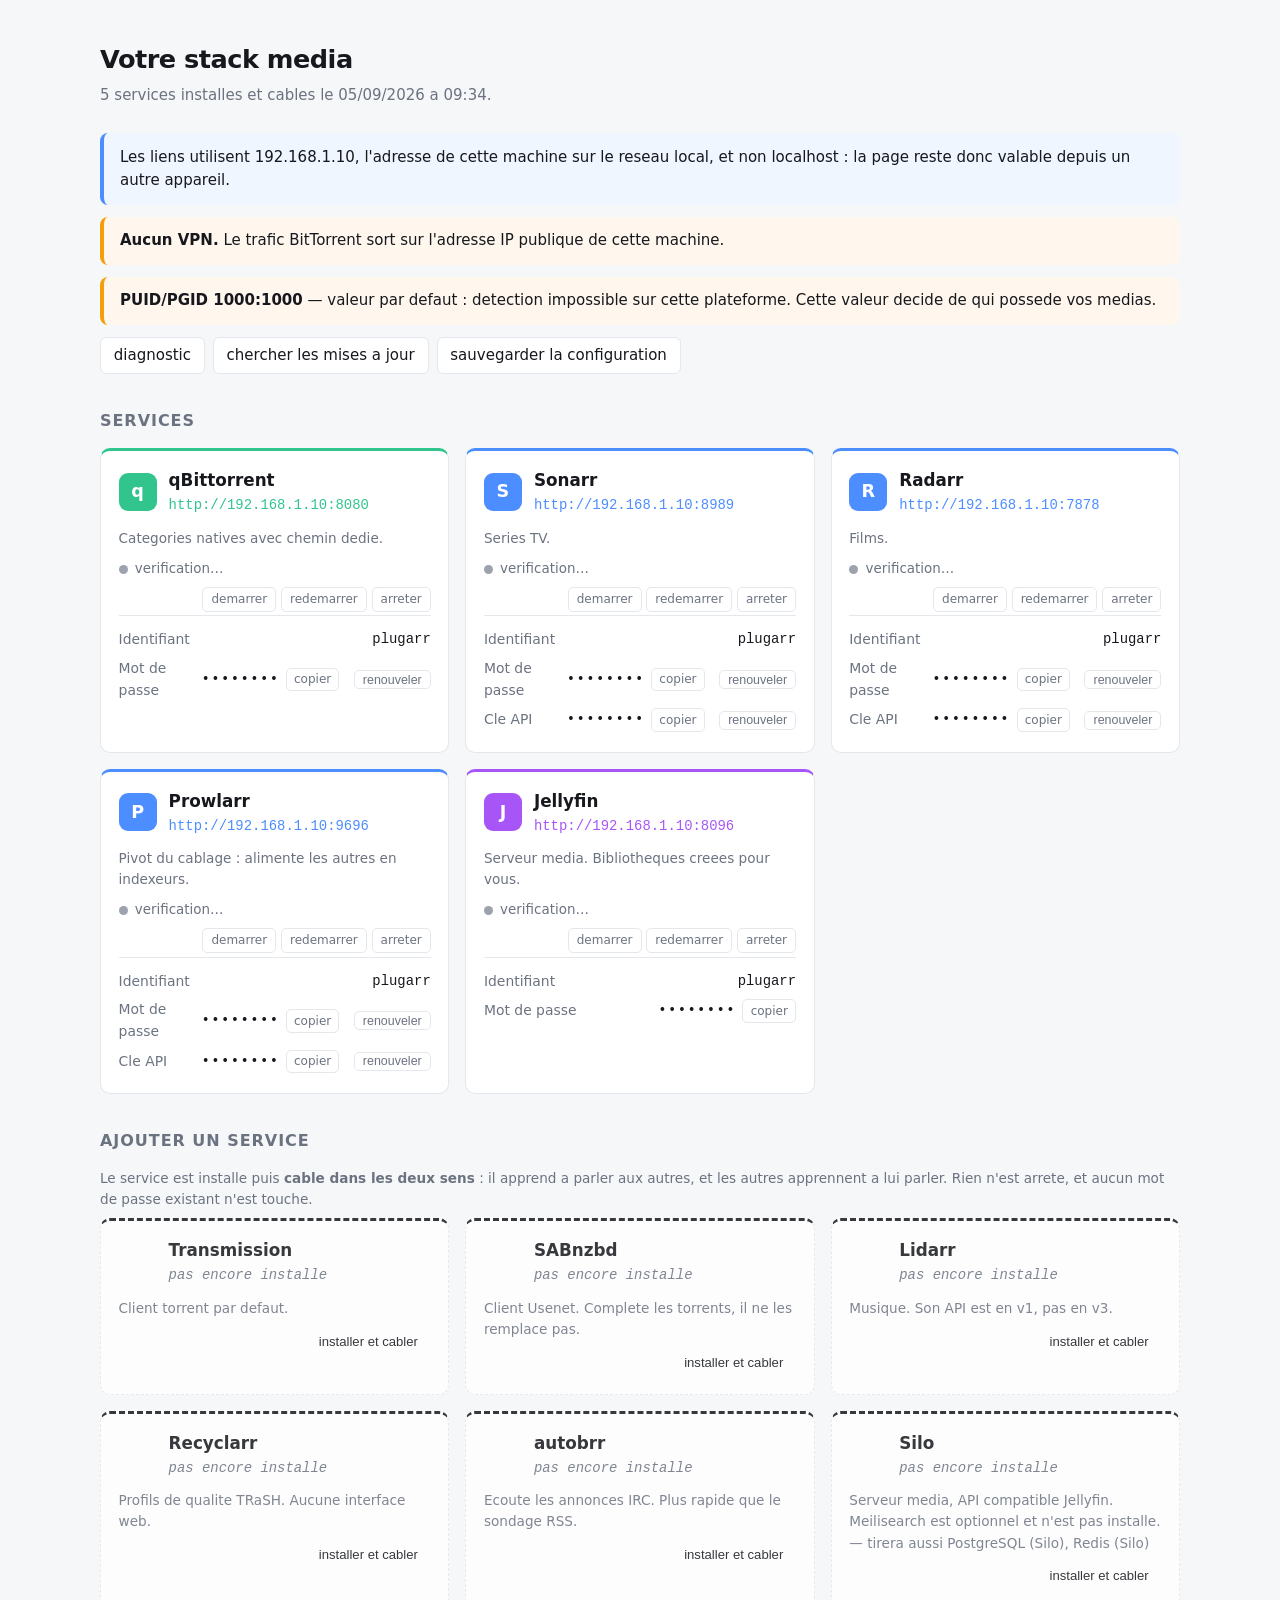
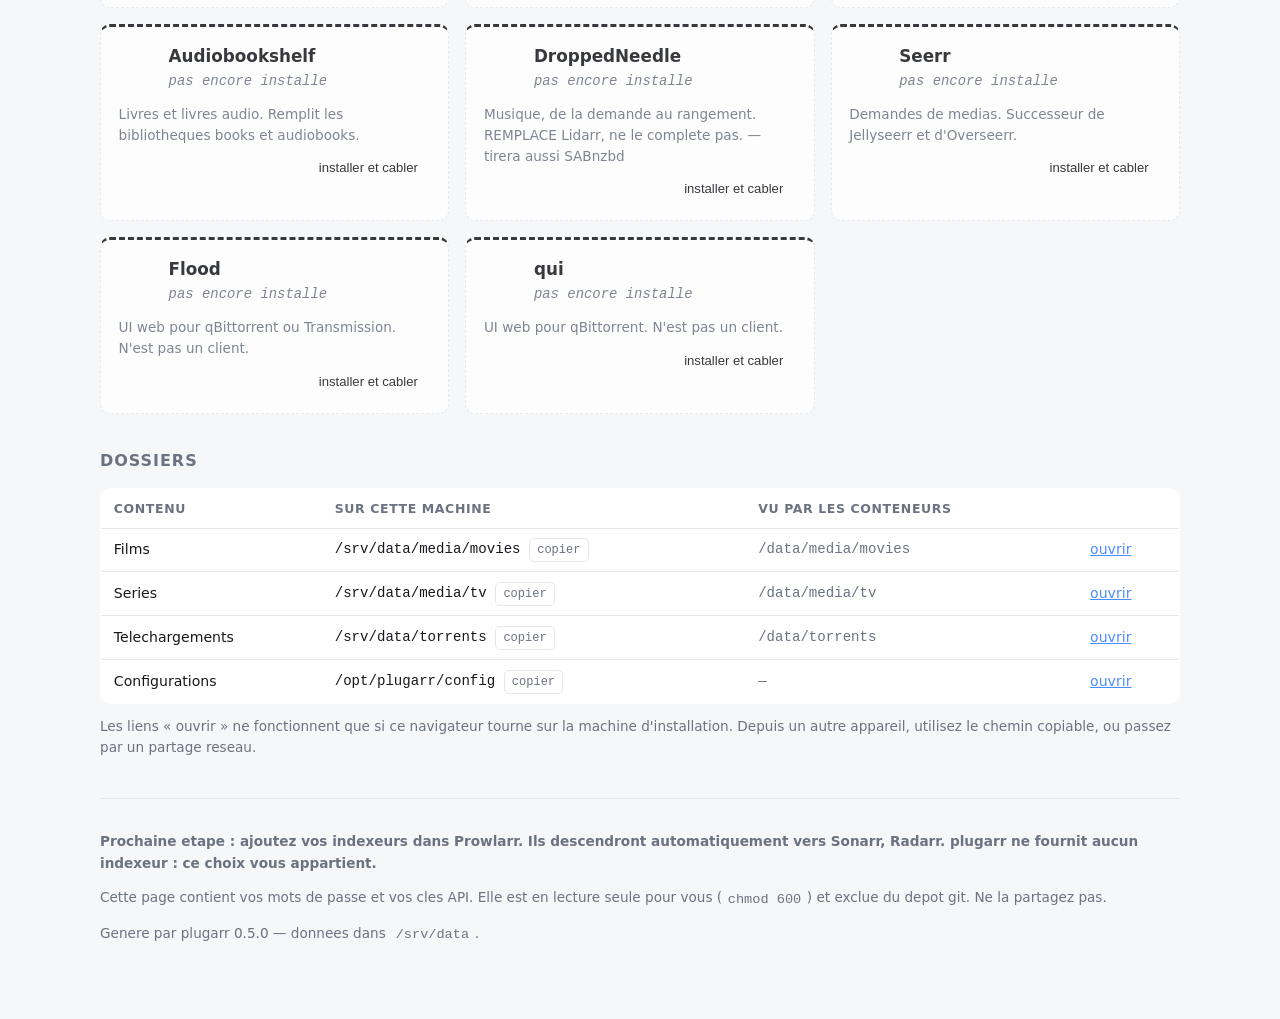
==== docs/screenshots/10-administration.html @ 0e7c467c "PlugArr 0.5.0 : captures dans les deux langues, et la console enfin visible Les captures du terminal" ====
<!doctype html>
<html lang="fr">
<head>
<meta charset="utf-8">
<meta name="viewport" content="width=device-width, initial-scale=1">
<title>Administration — stack media</title>
<style>
  :root {
    --bg: #f6f7f9; --panel: #fff; --text: #16181d; --muted: #6b7280;
    --line: #e4e7ec; --warn-bg: #fff7ed; --warn-line: #f59e0b;
    --info-bg: #eff6ff; --info-line: #4c8dff;
  }
  @media (prefers-color-scheme: dark) {
    :root {
      --bg: #101216; --panel: #181b21; --text: #e8eaed; --muted: #9aa3af;
      --line: #272b33; --warn-bg: #2a2015; --info-bg: #15202f;
    }
  }
  * { box-sizing: border-box; }
  body {
    margin: 0; padding: 2.5rem 1.5rem 4rem; background: var(--bg); color: var(--text);
    font: 15px/1.55 system-ui, -apple-system, "Segoe UI", Roboto, sans-serif;
  }
  .wrap { max-width: 1080px; margin: 0 auto; }
  header h1 { margin: 0 0 .3rem; font-size: 1.6rem; letter-spacing: -.02em; }
  header p { margin: 0 0 1.6rem; color: var(--muted); }
  .banner {
    padding: .8rem 1rem; border-radius: 8px; margin-bottom: .7rem;
    background: var(--info-bg); border-left: 4px solid var(--info-line);
  }
  .banner.warn { background: var(--warn-bg); border-left-color: var(--warn-line); }
  h2 { font-size: 1rem; text-transform: uppercase; letter-spacing: .06em;
       color: var(--muted); margin: 2.2rem 0 .9rem; }
  .grid { display: grid; gap: 1rem; grid-template-columns: repeat(auto-fill, minmax(310px, 1fr)); }
  .card {
    background: var(--panel); border: 1px solid var(--line); border-radius: 10px;
    padding: 1rem 1.1rem; border-top: 3px solid var(--accent);
  }
  .title { display: flex; gap: .75rem; align-items: center; text-decoration: none; color: inherit; }
  .title:hover .url { text-decoration: underline; }
  .title.headless:hover .url { text-decoration: none; }
  .title.headless .url { color: var(--muted); font-style: italic; }
  .badge {
    width: 38px; height: 38px; flex: none; border-radius: 9px; background: var(--accent);
    color: #fff; display: grid; place-items: center; font-weight: 700; font-size: 1.1rem;
  }
  .title strong { display: block; font-size: 1.05rem; }
  .url { color: var(--accent); font-size: .87rem; font-family: ui-monospace, monospace; }
  .note { color: var(--muted); font-size: .85rem; margin: .7rem 0 .5rem; }
  .creds { border-top: 1px solid var(--line); padding-top: .6rem; }
  .row { display: flex; justify-content: space-between; align-items: center;
          gap: .5rem; padding: .22rem 0; font-size: .87rem; }
  .k { color: var(--muted); }
  .v { display: flex; align-items: center; gap: .4rem; }
  .mono { font-family: ui-monospace, SFMono-Regular, Menlo, monospace; }
  .dim { color: var(--muted); }
  .none { color: var(--muted); }
  .secret { cursor: pointer; font-family: ui-monospace, monospace; }
  .secret .dots { letter-spacing: .1em; }
  button.copy {
    font: inherit; font-size: .75rem; padding: .1rem .45rem; cursor: pointer;
    background: transparent; color: var(--muted);
    border: 1px solid var(--line); border-radius: 5px;
  }
  button.copy:hover { color: var(--text); }
  table { width: 100%; border-collapse: collapse; background: var(--panel);
           border: 1px solid var(--line); border-radius: 10px; overflow: hidden; }
  th, td { text-align: left; padding: .6rem .8rem; border-bottom: 1px solid var(--line);
            font-size: .88rem; }
  th { color: var(--muted); font-weight: 600; font-size: .78rem;
        text-transform: uppercase; letter-spacing: .05em; }
  tr:last-child td { border-bottom: none; }
  td a { color: var(--info-line); }
  footer { margin-top: 2.5rem; color: var(--muted); font-size: .85rem;
            border-top: 1px solid var(--line); padding-top: 1.2rem; }
  code { font-family: ui-monospace, monospace; background: var(--bg);
          padding: .1rem .35rem; border-radius: 4px; }
  .state { display: flex; align-items: center; gap: .45rem; flex-wrap: wrap;
            margin: .6rem 0 .2rem; font-size: .84rem; }
  .dot { width: 9px; height: 9px; border-radius: 50%; background: #9ca3af; flex: none; }
  .dot.up { background: #22c55e; }
  .dot.down { background: #ef4444; }
  .dot.busy { background: #f59e0b; }
  .state .label { color: var(--muted); }
  .state .actions { margin-left: auto; display: flex; gap: .3rem; }
  button.act {
    font: inherit; font-size: .75rem; padding: .15rem .5rem; cursor: pointer;
    background: transparent; color: var(--muted);
    border: 1px solid var(--line); border-radius: 5px;
  }
  button.act:hover:not(:disabled) { color: var(--text); border-color: var(--accent); }
  button.act.danger:hover:not(:disabled) { color: #ef4444; border-color: #ef4444; }
  button.act:disabled { opacity: .4; cursor: not-allowed; }
  button.rotate {
    margin-left: .5rem; font-size: .78rem; padding: .1rem .5rem; cursor: pointer;
    border: 1px solid var(--line); border-radius: 5px; background: none; color: var(--muted);
  }
  button.rotate:hover:not(:disabled) { color: var(--text); border-color: var(--accent); }
  button.rotate:disabled { opacity: .5; cursor: progress; }
  .card.add { opacity: .85; border-style: dashed; }
  .card.add:hover { opacity: 1; }
  button.install {
    font-size: .82rem; padding: .3rem .8rem; cursor: pointer; border-radius: 6px;
    border: 1px solid var(--accent); background: none; color: var(--accent);
  }
  button.install:hover:not(:disabled) { background: var(--accent); color: #fff; }
  button.install:disabled { opacity: .5; cursor: progress; }
  .echec { color: #ef4444; font-size: .8rem; margin-right: .4rem; }
  .upd { display: inline-flex; align-items: center; gap: .35rem; }
  .upd .tag {
    font-size: .7rem; padding: .05rem .4rem; border-radius: 999px;
    background: var(--warn-bg); color: var(--warn-line);
    border: 1px solid var(--warn-line); font-weight: 600;
  }
  button.upgrade {
    font: inherit; font-size: .75rem; padding: .15rem .5rem; cursor: pointer;
    background: var(--warn-line); color: #1b1200; border: none; border-radius: 5px;
    font-weight: 600;
  }
  button.upgrade:disabled { opacity: .5; cursor: not-allowed; }
  .outils { display: flex; gap: .5rem; align-items: center; flex-wrap: wrap; margin-top: .75rem; }
  button.outil {
    font: inherit; padding: .35rem .8rem; border-radius: 6px; cursor: pointer;
    border: 1px solid var(--line); background: var(--panel); color: var(--text);
  }
  button.outil:disabled { opacity: .5; cursor: progress; }
  .outil-etat { font-size: .85rem; color: var(--muted); }
  pre.rapport {
    margin-top: .75rem; padding: .75rem 1rem; border: 1px solid var(--line);
    border-radius: 8px; background: var(--panel); overflow-x: auto;
    font-size: .85rem; line-height: 1.5; white-space: pre-wrap;
  }
</style>
</head>
<body>
<div class="wrap">
  <header>
    <h1>Votre stack media</h1>
    <p>5 services installes et cables le 05/09/2026 a 09:34.</p>
    <div class="banner info">Les liens utilisent 192.168.1.10, l&#x27;adresse de cette machine sur le reseau local, et non localhost : la page reste donc valable depuis un autre appareil.</div><div class="banner warn"><strong>Aucun VPN.</strong> Le trafic BitTorrent sort sur l'adresse IP publique de cette machine.</div><div class="banner warn"><strong>PUID/PGID 1000:1000</strong> — valeur par defaut : detection impossible sur cette plateforme. Cette valeur decide de qui possede vos medias.</div>
    <div class="outils">
      <button class="outil" id="btn-doctor">diagnostic</button>
      <button class="outil" id="btn-maj">chercher les mises a jour</button>
      <button class="outil" id="btn-sauvegarde">sauvegarder la configuration</button>
      <span class="outil-etat" id="outil-etat"></span>
    </div>
    <pre class="rapport" id="rapport-doctor" hidden></pre>
  </header>

  <h2>Services</h2>
  <div class="grid">
      <article class="card" style="--accent:#31c48d">
        <a class="title" href="http://192.168.1.10:8080" target="_blank" rel="noopener"><span class="badge">q</span><span><strong>qBittorrent</strong><span class="url">http://192.168.1.10:8080</span></span></a>
        <p class="note">Categories natives avec chemin dedie.</p>
        <div class="state" data-service="qbittorrent">
          <span class="dot" title="etat inconnu"></span><span class="label">verification…</span>
          <span class="upd" data-service="qbittorrent" hidden></span>
          <span class="actions">
            <button class="act" data-service="qbittorrent" data-action="start">demarrer</button>
            <button class="act" data-service="qbittorrent" data-action="restart">redemarrer</button>
            <button class="act danger" data-service="qbittorrent" data-action="stop">arreter</button>
          </span>
        </div>
        <div class="creds"><div class="row"><span class="k">Identifiant</span><span class="v mono">plugarr</span></div><div class="row"><span class="k">Mot de passe</span><span class="v" data-secret="qbittorrent:password"><span class="secret" data-value="MotDePasseGenere42" title="Cliquer pour afficher le mot de passe"><span class="dots">••••••••</span></span><button class="copy" data-value="MotDePasseGenere42" title="Copier">copier</button><button class="rotate" data-service="qbittorrent" data-what="password" title="Tirer un nouveau mot de passe et recabler">renouveler</button></span></div></div>
      </article>
      <article class="card" style="--accent:#4c8dff">
        <a class="title" href="http://192.168.1.10:8989" target="_blank" rel="noopener"><span class="badge">S</span><span><strong>Sonarr</strong><span class="url">http://192.168.1.10:8989</span></span></a>
        <p class="note">Series TV.</p>
        <div class="state" data-service="sonarr">
          <span class="dot" title="etat inconnu"></span><span class="label">verification…</span>
          <span class="upd" data-service="sonarr" hidden></span>
          <span class="actions">
            <button class="act" data-service="sonarr" data-action="start">demarrer</button>
            <button class="act" data-service="sonarr" data-action="restart">redemarrer</button>
            <button class="act danger" data-service="sonarr" data-action="stop">arreter</button>
          </span>
        </div>
        <div class="creds"><div class="row"><span class="k">Identifiant</span><span class="v mono">plugarr</span></div><div class="row"><span class="k">Mot de passe</span><span class="v" data-secret="sonarr:password"><span class="secret" data-value="MotDePasseGenere42" title="Cliquer pour afficher le mot de passe"><span class="dots">••••••••</span></span><button class="copy" data-value="MotDePasseGenere42" title="Copier">copier</button><button class="rotate" data-service="sonarr" data-what="password" title="Tirer un nouveau mot de passe et recabler">renouveler</button></span></div><div class="row"><span class="k">Cle API</span><span class="v" data-secret="sonarr:api_key"><span class="secret" data-value="0123456789abcdef0123456789abcdef" title="Cliquer pour afficher la cle API"><span class="dots">••••••••</span></span><button class="copy" data-value="0123456789abcdef0123456789abcdef" title="Copier">copier</button><button class="rotate" data-service="sonarr" data-what="api_key" title="Tirer une nouvelle cle API et recabler">renouveler</button></span></div></div>
      </article>
      <article class="card" style="--accent:#4c8dff">
        <a class="title" href="http://192.168.1.10:7878" target="_blank" rel="noopener"><span class="badge">R</span><span><strong>Radarr</strong><span class="url">http://192.168.1.10:7878</span></span></a>
        <p class="note">Films.</p>
        <div class="state" data-service="radarr">
          <span class="dot" title="etat inconnu"></span><span class="label">verification…</span>
          <span class="upd" data-service="radarr" hidden></span>
          <span class="actions">
            <button class="act" data-service="radarr" data-action="start">demarrer</button>
            <button class="act" data-service="radarr" data-action="restart">redemarrer</button>
            <button class="act danger" data-service="radarr" data-action="stop">arreter</button>
          </span>
        </div>
        <div class="creds"><div class="row"><span class="k">Identifiant</span><span class="v mono">plugarr</span></div><div class="row"><span class="k">Mot de passe</span><span class="v" data-secret="radarr:password"><span class="secret" data-value="MotDePasseGenere42" title="Cliquer pour afficher le mot de passe"><span class="dots">••••••••</span></span><button class="copy" data-value="MotDePasseGenere42" title="Copier">copier</button><button class="rotate" data-service="radarr" data-what="password" title="Tirer un nouveau mot de passe et recabler">renouveler</button></span></div><div class="row"><span class="k">Cle API</span><span class="v" data-secret="radarr:api_key"><span class="secret" data-value="0123456789abcdef0123456789abcdef" title="Cliquer pour afficher la cle API"><span class="dots">••••••••</span></span><button class="copy" data-value="0123456789abcdef0123456789abcdef" title="Copier">copier</button><button class="rotate" data-service="radarr" data-what="api_key" title="Tirer une nouvelle cle API et recabler">renouveler</button></span></div></div>
      </article>
      <article class="card" style="--accent:#4c8dff">
        <a class="title" href="http://192.168.1.10:9696" target="_blank" rel="noopener"><span class="badge">P</span><span><strong>Prowlarr</strong><span class="url">http://192.168.1.10:9696</span></span></a>
        <p class="note">Pivot du cablage : alimente les autres en indexeurs.</p>
        <div class="state" data-service="prowlarr">
          <span class="dot" title="etat inconnu"></span><span class="label">verification…</span>
          <span class="upd" data-service="prowlarr" hidden></span>
          <span class="actions">
            <button class="act" data-service="prowlarr" data-action="start">demarrer</button>
            <button class="act" data-service="prowlarr" data-action="restart">redemarrer</button>
            <button class="act danger" data-service="prowlarr" data-action="stop">arreter</button>
          </span>
        </div>
        <div class="creds"><div class="row"><span class="k">Identifiant</span><span class="v mono">plugarr</span></div><div class="row"><span class="k">Mot de passe</span><span class="v" data-secret="prowlarr:password"><span class="secret" data-value="MotDePasseGenere42" title="Cliquer pour afficher le mot de passe"><span class="dots">••••••••</span></span><button class="copy" data-value="MotDePasseGenere42" title="Copier">copier</button><button class="rotate" data-service="prowlarr" data-what="password" title="Tirer un nouveau mot de passe et recabler">renouveler</button></span></div><div class="row"><span class="k">Cle API</span><span class="v" data-secret="prowlarr:api_key"><span class="secret" data-value="0123456789abcdef0123456789abcdef" title="Cliquer pour afficher la cle API"><span class="dots">••••••••</span></span><button class="copy" data-value="0123456789abcdef0123456789abcdef" title="Copier">copier</button><button class="rotate" data-service="prowlarr" data-what="api_key" title="Tirer une nouvelle cle API et recabler">renouveler</button></span></div></div>
      </article>
      <article class="card" style="--accent:#a855f7">
        <a class="title" href="http://192.168.1.10:8096" target="_blank" rel="noopener"><span class="badge">J</span><span><strong>Jellyfin</strong><span class="url">http://192.168.1.10:8096</span></span></a>
        <p class="note">Serveur media. Bibliotheques creees pour vous.</p>
        <div class="state" data-service="jellyfin">
          <span class="dot" title="etat inconnu"></span><span class="label">verification…</span>
          <span class="upd" data-service="jellyfin" hidden></span>
          <span class="actions">
            <button class="act" data-service="jellyfin" data-action="start">demarrer</button>
            <button class="act" data-service="jellyfin" data-action="restart">redemarrer</button>
            <button class="act danger" data-service="jellyfin" data-action="stop">arreter</button>
          </span>
        </div>
        <div class="creds"><div class="row"><span class="k">Identifiant</span><span class="v mono">plugarr</span></div><div class="row"><span class="k">Mot de passe</span><span class="v" data-secret="jellyfin:password"><span class="secret" data-value="MotDePasseGenere42" title="Cliquer pour afficher le mot de passe"><span class="dots">••••••••</span></span><button class="copy" data-value="MotDePasseGenere42" title="Copier">copier</button></span></div></div>
      </article>
  </div>


  <h2>Ajouter un service</h2>
  <p class="note">Le service est installe puis <b>cable dans les deux sens</b> : il apprend a parler aux autres, et les autres apprennent a lui parler. Rien n'est arrete, et aucun mot de passe existant n'est touche.</p>
  <div class="grid">
      <article class="card add" data-add="transmission">
        <div class="title headless"><span class="badge">T</span><span><strong>Transmission</strong><span class="url">pas encore installe</span></span></div>
        <p class="note">Client torrent par defaut.</p>
        <div class="state"><span class="actions"><button class="install" data-service="transmission">installer et cabler</button></span></div>
      </article>
      <article class="card add" data-add="sabnzbd">
        <div class="title headless"><span class="badge">S</span><span><strong>SABnzbd</strong><span class="url">pas encore installe</span></span></div>
        <p class="note">Client Usenet. Complete les torrents, il ne les remplace pas.</p>
        <div class="state"><span class="actions"><button class="install" data-service="sabnzbd">installer et cabler</button></span></div>
      </article>
      <article class="card add" data-add="lidarr">
        <div class="title headless"><span class="badge">L</span><span><strong>Lidarr</strong><span class="url">pas encore installe</span></span></div>
        <p class="note">Musique. Son API est en v1, pas en v3.</p>
        <div class="state"><span class="actions"><button class="install" data-service="lidarr">installer et cabler</button></span></div>
      </article>
      <article class="card add" data-add="recyclarr">
        <div class="title headless"><span class="badge">R</span><span><strong>Recyclarr</strong><span class="url">pas encore installe</span></span></div>
        <p class="note">Profils de qualite TRaSH. Aucune interface web.</p>
        <div class="state"><span class="actions"><button class="install" data-service="recyclarr">installer et cabler</button></span></div>
      </article>
      <article class="card add" data-add="autobrr">
        <div class="title headless"><span class="badge">a</span><span><strong>autobrr</strong><span class="url">pas encore installe</span></span></div>
        <p class="note">Ecoute les annonces IRC. Plus rapide que le sondage RSS.</p>
        <div class="state"><span class="actions"><button class="install" data-service="autobrr">installer et cabler</button></span></div>
      </article>
      <article class="card add" data-add="silo">
        <div class="title headless"><span class="badge">S</span><span><strong>Silo</strong><span class="url">pas encore installe</span></span></div>
        <p class="note">Serveur media, API compatible Jellyfin. Meilisearch est optionnel et n&#x27;est pas installe. <span class="dim">— tirera aussi PostgreSQL (Silo), Redis (Silo)</span></p>
        <div class="state"><span class="actions"><button class="install" data-service="silo">installer et cabler</button></span></div>
      </article>
      <article class="card add" data-add="audiobookshelf">
        <div class="title headless"><span class="badge">A</span><span><strong>Audiobookshelf</strong><span class="url">pas encore installe</span></span></div>
        <p class="note">Livres et livres audio. Remplit les bibliotheques books et audiobooks.</p>
        <div class="state"><span class="actions"><button class="install" data-service="audiobookshelf">installer et cabler</button></span></div>
      </article>
      <article class="card add" data-add="droppedneedle">
        <div class="title headless"><span class="badge">D</span><span><strong>DroppedNeedle</strong><span class="url">pas encore installe</span></span></div>
        <p class="note">Musique, de la demande au rangement. REMPLACE Lidarr, ne le complete pas. <span class="dim">— tirera aussi SABnzbd</span></p>
        <div class="state"><span class="actions"><button class="install" data-service="droppedneedle">installer et cabler</button></span></div>
      </article>
      <article class="card add" data-add="seerr">
        <div class="title headless"><span class="badge">S</span><span><strong>Seerr</strong><span class="url">pas encore installe</span></span></div>
        <p class="note">Demandes de medias. Successeur de Jellyseerr et d&#x27;Overseerr.</p>
        <div class="state"><span class="actions"><button class="install" data-service="seerr">installer et cabler</button></span></div>
      </article>
      <article class="card add" data-add="flood">
        <div class="title headless"><span class="badge">F</span><span><strong>Flood</strong><span class="url">pas encore installe</span></span></div>
        <p class="note">UI web pour qBittorrent ou Transmission. N&#x27;est pas un client.</p>
        <div class="state"><span class="actions"><button class="install" data-service="flood">installer et cabler</button></span></div>
      </article>
      <article class="card add" data-add="qui">
        <div class="title headless"><span class="badge">q</span><span><strong>qui</strong><span class="url">pas encore installe</span></span></div>
        <p class="note">UI web pour qBittorrent. N&#x27;est pas un client.</p>
        <div class="state"><span class="actions"><button class="install" data-service="qui">installer et cabler</button></span></div>
      </article>
  </div>

  <h2>Dossiers</h2>
  <table>
    <thead><tr><th>Contenu</th><th>Sur cette machine</th><th>Vu par les conteneurs</th><th></th></tr></thead>
    <tbody>
        <tr>
          <td>Films</td>
          <td class="mono">/srv/data/media/movies <button class="copy" data-value="/srv/data/media/movies">copier</button></td>
          <td class="mono dim">/data/media/movies</td>
          <td><a href="file:///srv/data/media/movies">ouvrir</a></td>
        </tr>        <tr>
          <td>Series</td>
          <td class="mono">/srv/data/media/tv <button class="copy" data-value="/srv/data/media/tv">copier</button></td>
          <td class="mono dim">/data/media/tv</td>
          <td><a href="file:///srv/data/media/tv">ouvrir</a></td>
        </tr>        <tr>
          <td>Telechargements</td>
          <td class="mono">/srv/data/torrents <button class="copy" data-value="/srv/data/torrents">copier</button></td>
          <td class="mono dim">/data/torrents</td>
          <td><a href="file:///srv/data/torrents">ouvrir</a></td>
        </tr>        <tr>
          <td>Configurations</td>
          <td class="mono">/opt/plugarr/config <button class="copy" data-value="/opt/plugarr/config">copier</button></td>
          <td class="mono dim">—</td>
          <td><a href="file:///opt/plugarr/config">ouvrir</a></td>
        </tr>
    </tbody>
  </table>
  <p class="note">Les liens « ouvrir » ne fonctionnent que si ce navigateur tourne sur la machine d'installation. Depuis un autre appareil, utilisez le chemin copiable, ou passez par un partage reseau.</p>

  <footer>
    <p><strong>Prochaine etape : ajoutez vos indexeurs dans Prowlarr. Ils descendront automatiquement vers Sonarr, Radarr. plugarr ne fournit aucun indexeur : ce choix vous appartient.</strong></p>
    <p>Cette page contient vos mots de passe et vos cles API. Elle est en lecture seule pour vous (<code>chmod 600</code>) et exclue du depot git. Ne la partagez pas.</p>
    <p>Genere par plugarr 0.5.0 — donnees dans <code>/srv/data</code>.</p>
  </footer>
</div>
<script>
  document.querySelectorAll('.secret').forEach(function (el) {
    el.addEventListener('click', function () {
      var dots = el.querySelector('.dots');
      if (el.dataset.shown === '1') {
        dots.textContent = '\u2022'.repeat(8);
        el.dataset.shown = '0';
      } else {
        dots.textContent = el.dataset.value;
        el.dataset.shown = '1';
      }
    });
  });
  document.querySelectorAll('button.copy').forEach(function (btn) {
    btn.addEventListener('click', function () {
      navigator.clipboard.writeText(btn.dataset.value).then(function () {
        var before = btn.textContent;
        btn.textContent = 'copie';
        setTimeout(function () { btn.textContent = before; }, 1200);
      });
    });
  });
</script>
<script>
  // Sert uniquement quand la page vient de `plugarr serve` : c'est ce serveur
  // qui expose /api/status et /api/action. Le jeton voyage en cookie HttpOnly,
  // pose lors du chargement de la page.
  var LIBELLES = {running: 'en marche', exited: 'arrete', created: 'cree',
                  paused: 'en pause', absent: 'conteneur absent'};

  function peindre(services) {
    services.forEach(function (s) {
      var bloc = document.querySelector('.state[data-service="' + s.id + '"]');
      if (!bloc) return;
      var dot = bloc.querySelector('.dot');
      dot.className = 'dot ' + (s.up ? 'up' : 'down');
      dot.title = s.status;
      bloc.querySelector('.label').textContent =
        (LIBELLES[s.state] || s.state) + (s.status ? ' — ' + s.status : '');
      bloc.querySelectorAll('button.act').forEach(function (b) {
        b.disabled = (b.dataset.action === 'start') ? s.up : !s.up;
      });
    });
  }

  function rafraichir() {
    fetch('/api/status', {credentials: 'same-origin'})
      .then(function (r) { return r.json(); })
      .then(function (d) { peindre(d.services); })
      .catch(function () {});
  }

  // Renouvellement d'un mot de passe. L'operation dure : elle change le mot de
  // passe DANS le service, puis rejoue tout le cablage pour que les *arr et
  // Prowlarr apprennent le nouveau. Sans ce recablage, six liaisons casseraient
  // en silence et leur bouton Test echouerait sans rien expliquer.
  document.querySelectorAll('button.rotate').forEach(function (btn) {
    btn.addEventListener('click', function () {
      var cellule = btn.closest('[data-secret]');
      var quoi = btn.dataset.what;
      var nom = (quoi === 'api_key') ? 'la cle API' : 'le mot de passe';
      // Une cle API redemarre le service : le dire, c'est eviter que quelqu'un
      // se demande pourquoi sa serie s'est arretee de telecharger.
      var suite = (quoi === 'api_key')
        ? 'Le service va REDEMARRER, puis toutes les liaisons seront recablees.'
        : 'Le nouveau sera applique puis toutes les liaisons seront recablees.';
      if (!window.confirm(
            'Renouveler ' + nom + ' de ce service ?\n\n' + suite + ' '
            + 'Toute application exterieure utilisant l\'ancien devra etre mise a jour.')) {
        return;
      }
      var avant = btn.textContent;
      btn.disabled = true;
      btn.textContent = 'en cours…';
      fetch('/api/rotate', {
        method: 'POST', credentials: 'same-origin',
        headers: {'Content-Type': 'application/json'},
        body: JSON.stringify({service: btn.dataset.service, what: quoi})
      }).then(function (r) { return r.json(); })
        .then(function (d) {
          btn.disabled = false;
          btn.textContent = avant;
          if (!d.ok) {
            btn.insertAdjacentHTML('beforebegin',
              '<span class="echec"></span>');
            cellule.querySelector('.echec').textContent = d.message || d.error;
            return;
          }
          // Le nouveau secret remplace l'ancien sur place, deja devoile : c'est
          // le seul moment ou l'utilisateur peut le noter.
          var secret = cellule.querySelector('.secret');
          secret.dataset.value = d.secret;
          secret.textContent = d.secret;
          secret.classList.add('devoile');
          var copie = cellule.querySelector('button.copy');
          if (copie) copie.dataset.value = d.secret;
        })
        .catch(function (e) {
          btn.disabled = false;
          btn.textContent = avant;
        });
    });
  });

  // Ajout d'un service absent de l'installation. L'operation est longue : elle
  // telecharge une image, demarre le conteneur, puis rejoue tout le cablage —
  // c'est la seule facon de relier le nouveau venu aux anciens DANS LES DEUX
  // SENS. Un client de telechargement ajoute doit apparaitre dans les quatre
  // *arr, et un *arr ajoute doit apparaitre dans Prowlarr et dans autobrr.
  document.querySelectorAll('button.install').forEach(function (btn) {
    btn.addEventListener('click', function () {
      var carte = btn.closest('.card');
      if (!window.confirm(
            'Installer ce service et le cabler ?\n\n'
            + 'Son image sera telechargee, ce qui peut prendre plusieurs minutes. '
            + 'Aucun service en marche n\'est arrete, et aucun mot de passe existant '
            + 'n\'est touche.')) {
        return;
      }
      btn.disabled = true;
      btn.textContent = 'installation…';
      fetch('/api/add', {
        method: 'POST', credentials: 'same-origin',
        headers: {'Content-Type': 'application/json'},
        body: JSON.stringify({service: btn.dataset.service})
      }).then(function (r) { return r.json(); })
        .then(function (d) {
          if (!d.ok) {
            btn.disabled = false;
            btn.textContent = 'installer et cabler';
            carte.insertAdjacentHTML('beforeend', '<p class="echec"></p>');
            carte.querySelector('.echec').textContent = d.message || d.error;
            return;
          }
          // La carte du nouveau service doit apparaitre avec son adresse et ses
          // identifiants : seul un rechargement les connait.
          btn.textContent = 'installe, rechargement…';
          window.location.reload();
        })
        .catch(function () {
          btn.disabled = false;
          btn.textContent = 'installer et cabler';
        });
    });
  });

  document.querySelectorAll('button.act').forEach(function (btn) {
    btn.addEventListener('click', function () {
      var bloc = btn.closest('.state');
      bloc.querySelector('.dot').className = 'dot busy';
      bloc.querySelector('.label').textContent = 'en cours…';
      bloc.querySelectorAll('button.act').forEach(function (b) { b.disabled = true; });
      fetch('/api/action', {
        method: 'POST', credentials: 'same-origin',
        headers: {'Content-Type': 'application/json'},
        body: JSON.stringify({service: btn.dataset.service, action: btn.dataset.action})
      }).then(function (r) { return r.json(); })
        .then(function (d) {
          if (!d.ok) { bloc.querySelector('.label').textContent = 'echec : ' + (d.message || d.error); }
          setTimeout(rafraichir, 900);
        })
        .catch(function () { bloc.querySelector('.label').textContent = 'serveur injoignable'; });
    });
  });

  function peindreMaj(services) {
    services.forEach(function (s) {
      var zone = document.querySelector('.upd[data-service="' + s.id + '"]');
      if (!zone) return;
      if (!s.available) { zone.hidden = true; zone.innerHTML = ''; return; }
      var libelle = s.latest
        ? 'v' + s.latest.replace(/^v/, '') + ' disponible'
        : 'image reconstruite';
      var titre = s.latest
        ? 'Version ' + s.current + ' installee, ' + s.latest + ' disponible'
        : 'Meme version, image republiee en amont (correctifs de securite)';
      zone.hidden = false;
      zone.innerHTML =
        '<span class="tag" title="' + titre + '">' + libelle + '</span>' +
        '<button class="upgrade">mettre a jour</button>';
      zone.querySelector('button').addEventListener('click', function () {
        lancerMaj(s, zone);
      });
    });
  }

  function lancerMaj(s, zone) {
    var quoi = s.latest ? ('passer de ' + s.current + ' a ' + s.latest) : 'retirer la meme version';
    var question = s.name + ' : ' + quoi + ' ?'
      + '\n\nLe conteneur sera recree. Les autres services ne bougent pas.';
    if (!confirm(question)) return;
    zone.innerHTML = '<span class="tag">mise a jour…</span>';
    fetch('/api/update', {
      method: 'POST', credentials: 'same-origin',
      headers: {'Content-Type': 'application/json'},
      body: JSON.stringify({service: s.id, target: s.latest || null})
    }).then(function (r) { return r.json(); })
      .then(function (d) {
        zone.innerHTML = '<span class="tag">' + (d.ok ? 'fait : ' + d.message : 'echec') + '</span>';
        if (!d.ok) { alert(s.name + ' : ' + (d.message || d.error)); }
        setTimeout(function () { rafraichir(); verifierMaj(); }, 1500);
      })
      .catch(function () { zone.innerHTML = '<span class="tag">serveur injoignable</span>'; });
  }

  function verifierMaj() {
    fetch('/api/updates', {credentials: 'same-origin'})
      .then(function (r) { return r.json(); })
      .then(function (d) { peindreMaj(d.services); })
      .catch(function () {});
  }

  rafraichir();
  setInterval(rafraichir, 5000);
  // Le controle interroge les registres : lent, et sans urgence.
  verifierMaj();
  setInterval(verifierMaj, 900000);

  // -- barre d'outils ------------------------------------------------------

  var etat = document.getElementById('outil-etat');

  function heure() {
    return new Date().toLocaleTimeString();
  }

  var btnMaj = document.getElementById('btn-maj');
  if (btnMaj) {
    btnMaj.addEventListener('click', function () {
      btnMaj.disabled = true;
      etat.textContent = 'interrogation des registres…';
      // La verification tournait deja toutes les 15 minutes, en silence. Ce
      // bouton ne l'ajoute pas : il la rend declenchable et DATEE.
      fetch('/api/updates', {credentials: 'same-origin'})
        .then(function (r) { return r.json(); })
        .then(function (d) {
          var liste = d.services || [];
          peindreMaj(liste);
          var n = liste.filter(function (s) { return s.available; }).length;
          var soucis = liste.filter(function (s) { return (s.problems || []).length; }).length;
          etat.textContent = (n ? n + ' mise(s) a jour disponible(s)' : 'tout est a jour')
            + (soucis ? ', ' + soucis + ' service(s) non verifiable(s)' : '')
            + ' — ' + heure();
        })
        .catch(function () { etat.textContent = 'serveur injoignable'; })
        .then(function () { btnMaj.disabled = false; });
    });
  }

  var btnSauv = document.getElementById('btn-sauvegarde');
  if (btnSauv) {
    btnSauv.addEventListener('click', function () {
      if (!confirm('Sauvegarder la configuration complete ?'
          + '\n\nLes conteneurs seront ARRETES le temps de la copie, puis redemarres. '
          + 'Une base copiee a chaud est corrompue. Vos medias ne sont pas touches.')) return;
      btnSauv.disabled = true;
      etat.textContent = 'conteneurs arretes, copie en cours…';
      fetch('/api/backup', {method: 'POST', credentials: 'same-origin'})
        .then(function (r) { return r.json(); })
        .then(function (d) {
          etat.textContent = d.ok
            ? d.fichiers + ' fichiers, ' + d.mega + ' Mo — ' + d.archive
            : 'echec : ' + (d.error || 'inconnu');
          if (d.ok) { rafraichir(); }
        })
        .catch(function () { etat.textContent = 'serveur injoignable'; })
        .then(function () { btnSauv.disabled = false; });
    });
  }

  var btnDoc = document.getElementById('btn-doctor');
  var rapport = document.getElementById('rapport-doctor');
  if (btnDoc) {
    btnDoc.addEventListener('click', function () {
      if (!rapport.hidden && rapport.dataset.rempli === '1') {
        rapport.hidden = true;
        rapport.dataset.rempli = '0';
        etat.textContent = '';
        return;
      }
      btnDoc.disabled = true;
      etat.textContent = 'diagnostic en cours…';
      fetch('/api/doctor', {credentials: 'same-origin'})
        .then(function (r) { return r.json(); })
        .then(function (d) {
          var lignes = (d.checks || []).map(function (c) {
            return (c.ok ? '  OK    ' : '  ECHEC ') + c.name + ' : ' + c.detail;
          });
          rapport.textContent = lignes.join('\n') || 'aucun controle';
          rapport.hidden = false;
          rapport.dataset.rempli = '1';
          etat.textContent = (d.failed
            ? d.failed + ' controle(s) en echec'
            : 'tout est en ordre') + ' — ' + heure();
        })
        .catch(function () { etat.textContent = 'serveur injoignable'; })
        .then(function () { btnDoc.disabled = false; });
    });
  }
</script>
</body>
</html>
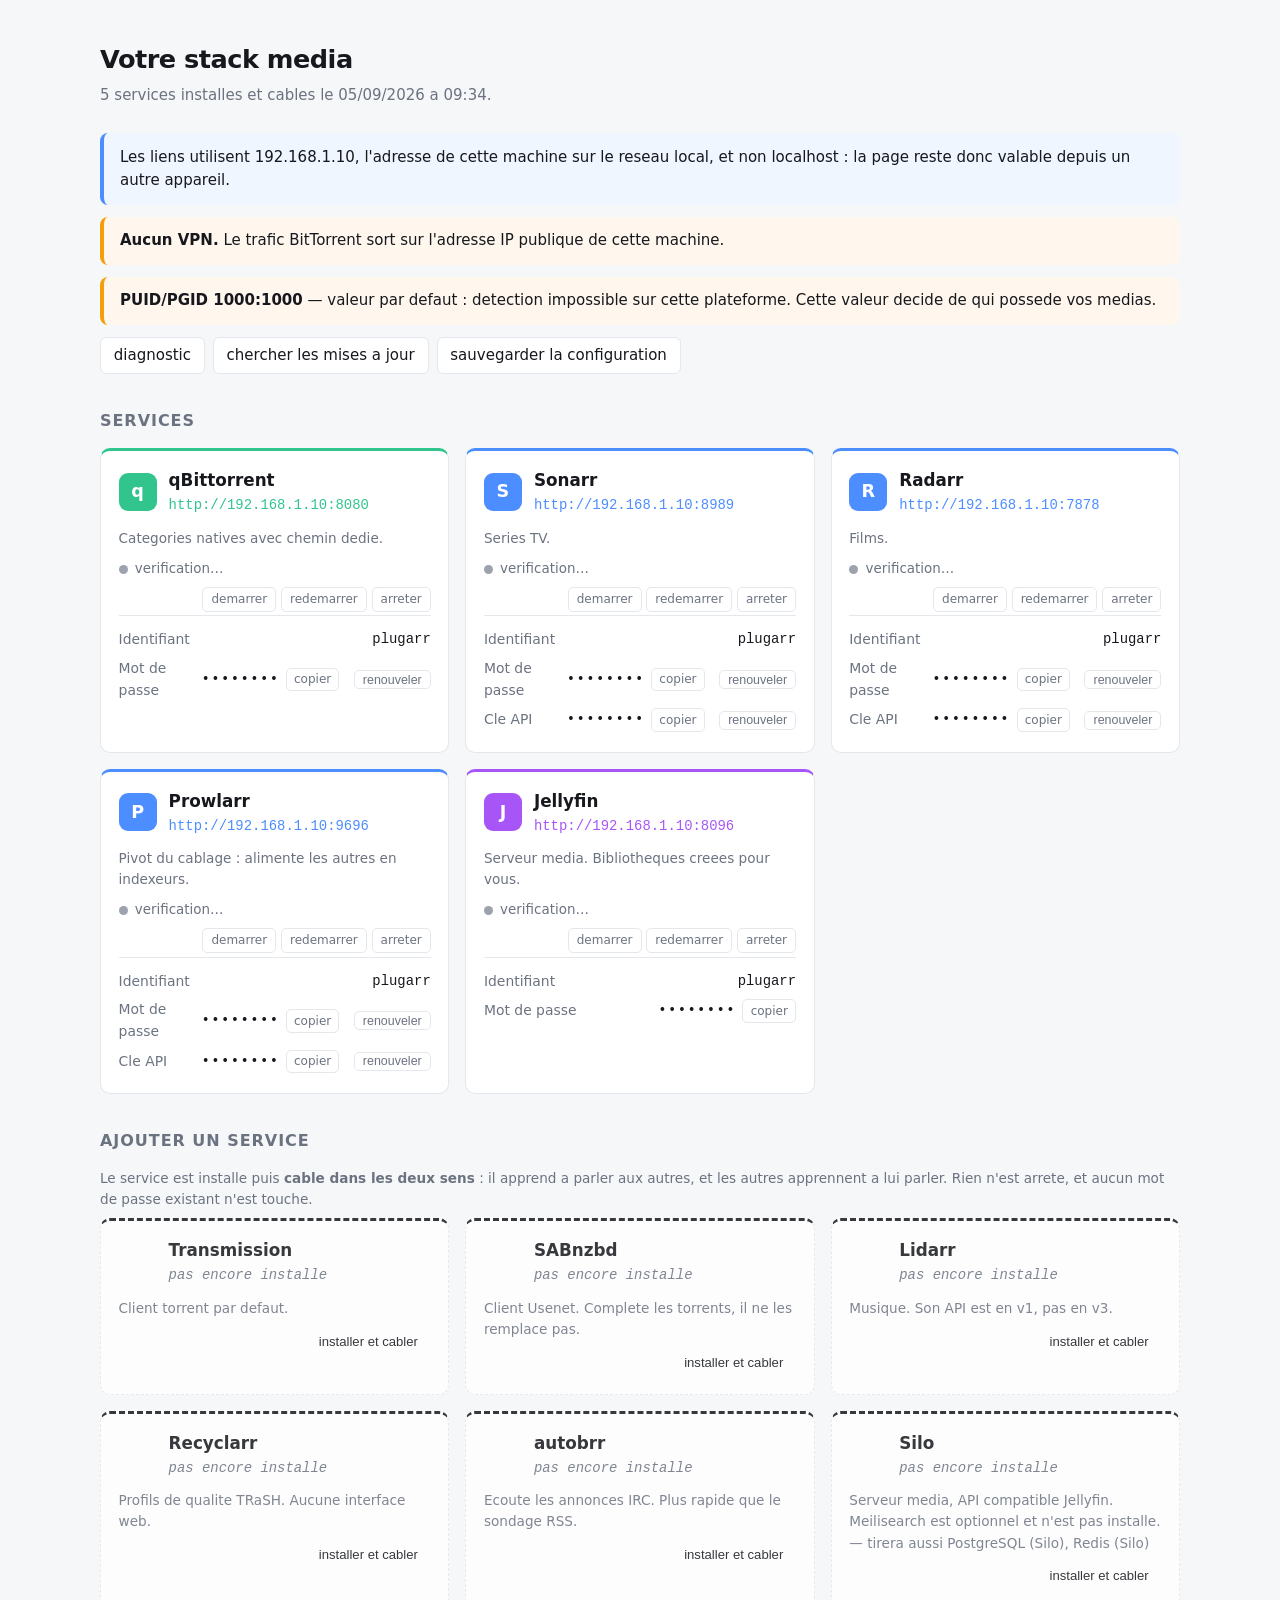
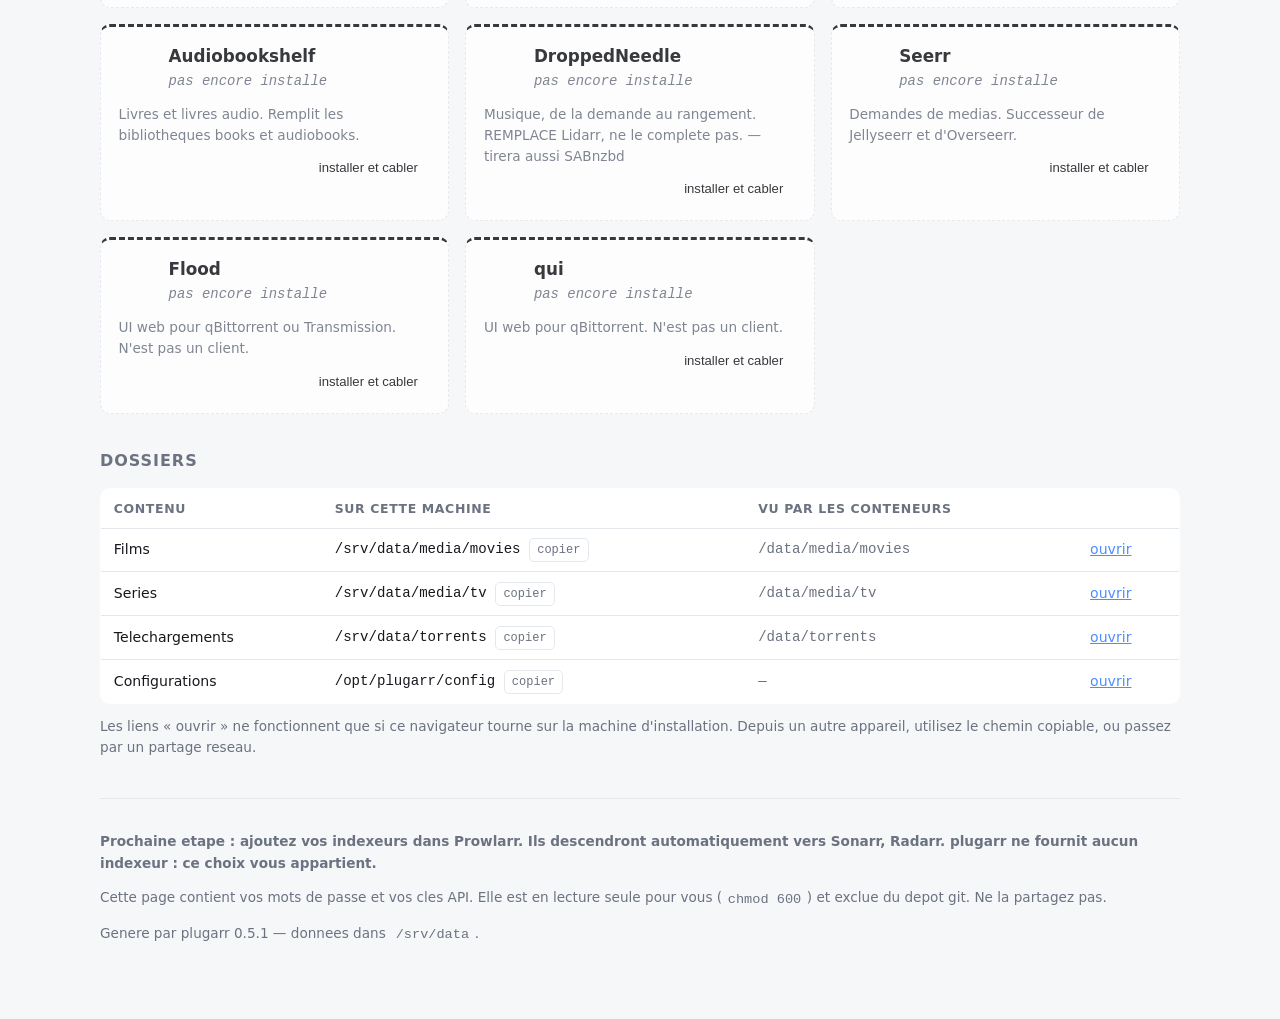
==== commit 3708f020: "PlugArr 0.5.1 : le chemin d'echec parle anglais aussi La 0.5.0 couvrait tout le chemin nominal. Rest" ====
--- a/docs/screenshots/10-administration.html
+++ b/docs/screenshots/10-administration.html
@@ -314,7 +314,7 @@
   <footer>
     <p><strong>Prochaine etape : ajoutez vos indexeurs dans Prowlarr. Ils descendront automatiquement vers Sonarr, Radarr. plugarr ne fournit aucun indexeur : ce choix vous appartient.</strong></p>
     <p>Cette page contient vos mots de passe et vos cles API. Elle est en lecture seule pour vous (<code>chmod 600</code>) et exclue du depot git. Ne la partagez pas.</p>
-    <p>Genere par plugarr 0.5.0 — donnees dans <code>/srv/data</code>.</p>
+    <p>Genere par plugarr 0.5.1 — donnees dans <code>/srv/data</code>.</p>
   </footer>
 </div>
 <script>
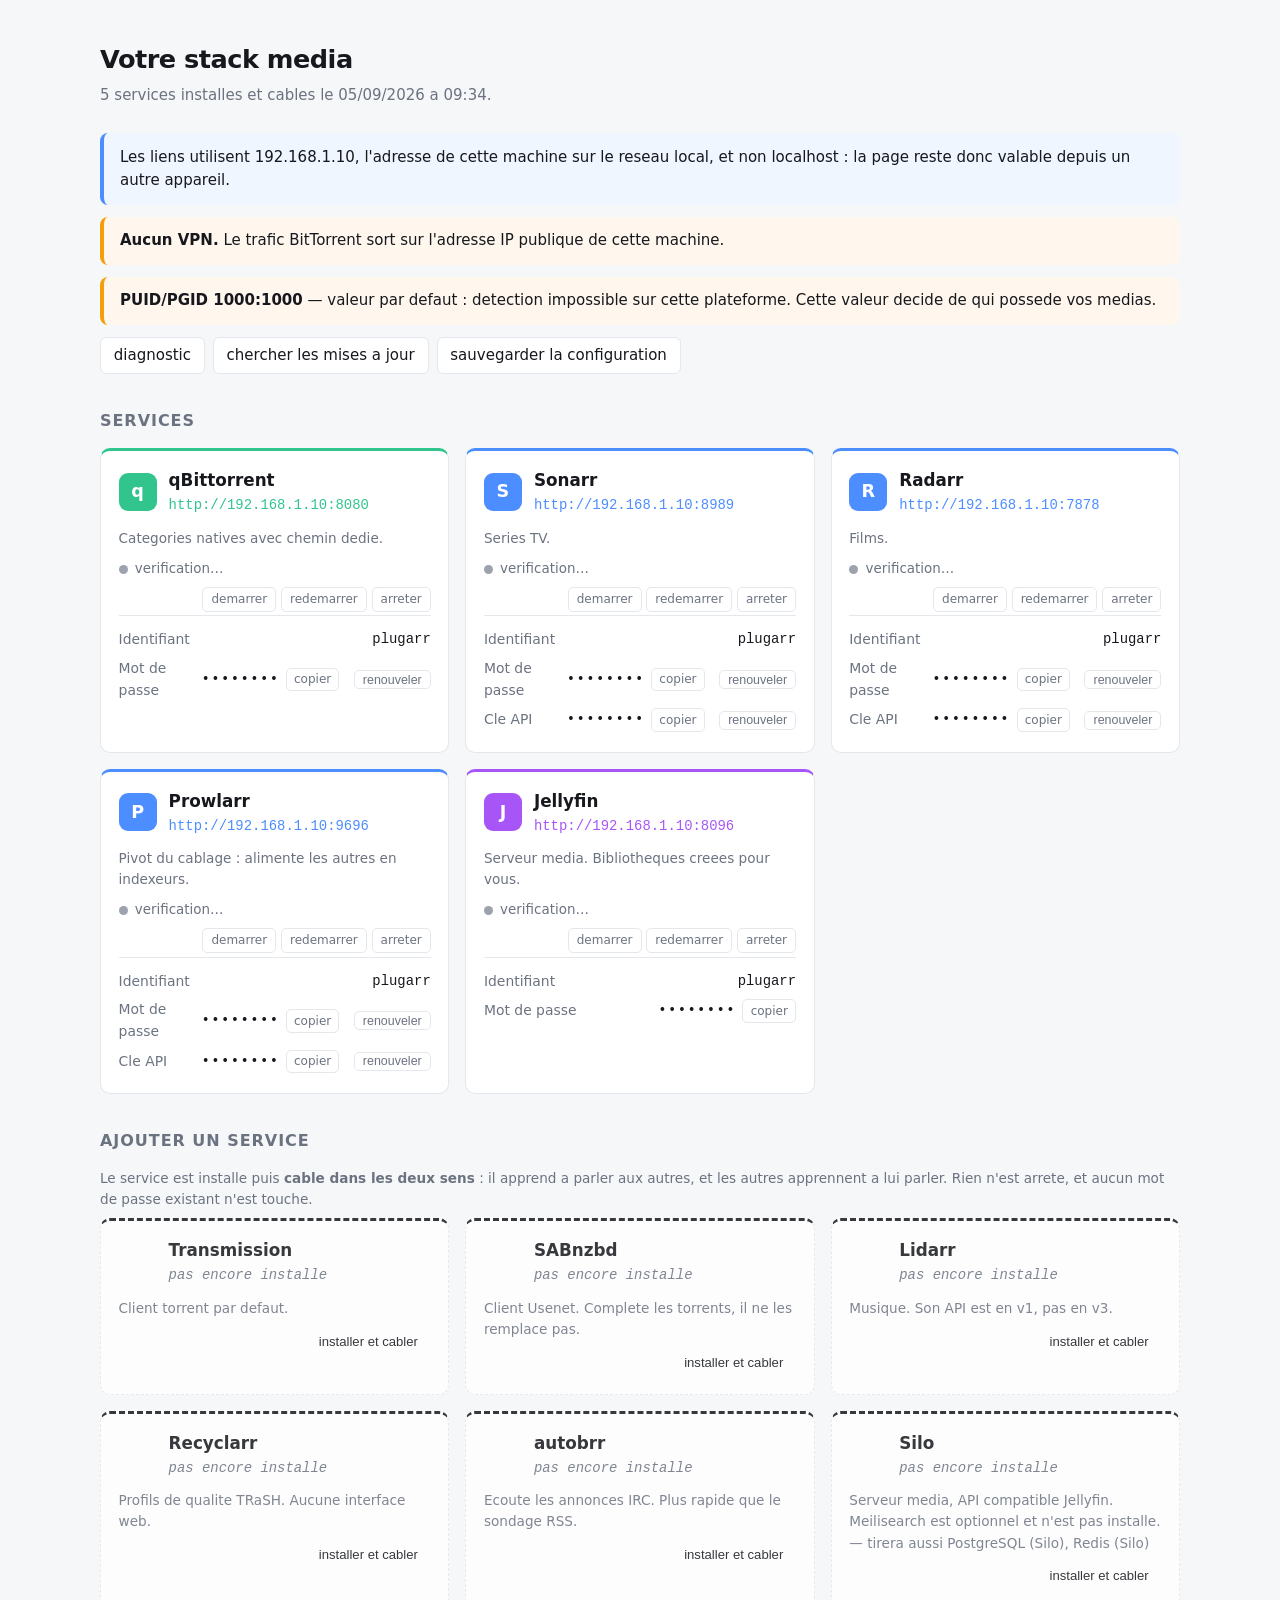
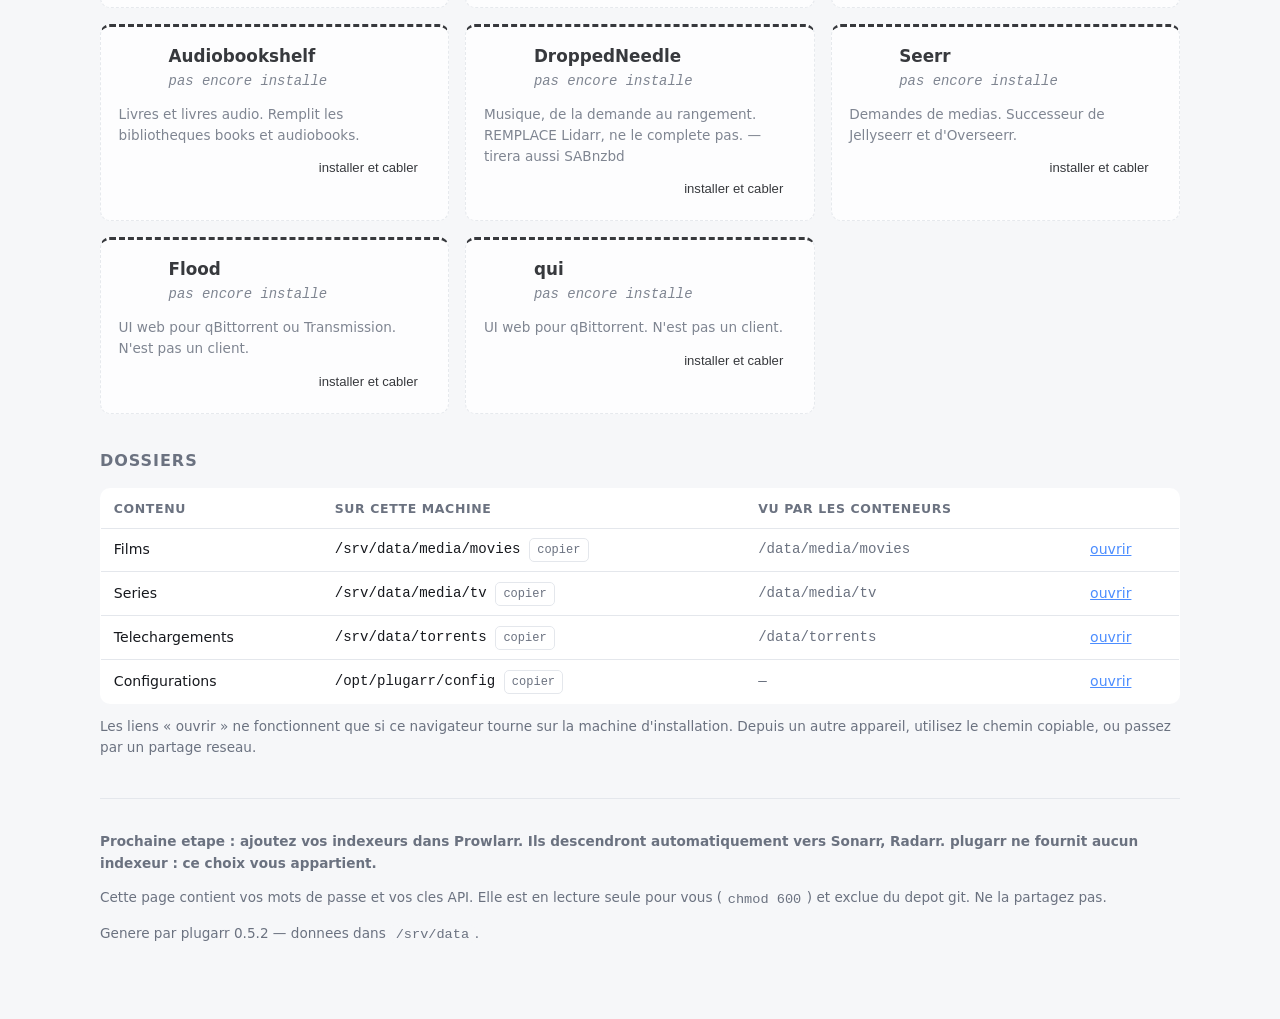
==== commit 4b172484: "PlugArr 0.5.2 : restore plantait sur un fichier qui n'est pas une archive Trouve en lancant l'EXECUT" ====
--- a/docs/screenshots/10-administration.html
+++ b/docs/screenshots/10-administration.html
@@ -314,7 +314,7 @@
   <footer>
     <p><strong>Prochaine etape : ajoutez vos indexeurs dans Prowlarr. Ils descendront automatiquement vers Sonarr, Radarr. plugarr ne fournit aucun indexeur : ce choix vous appartient.</strong></p>
     <p>Cette page contient vos mots de passe et vos cles API. Elle est en lecture seule pour vous (<code>chmod 600</code>) et exclue du depot git. Ne la partagez pas.</p>
-    <p>Genere par plugarr 0.5.1 — donnees dans <code>/srv/data</code>.</p>
+    <p>Genere par plugarr 0.5.2 — donnees dans <code>/srv/data</code>.</p>
   </footer>
 </div>
 <script>
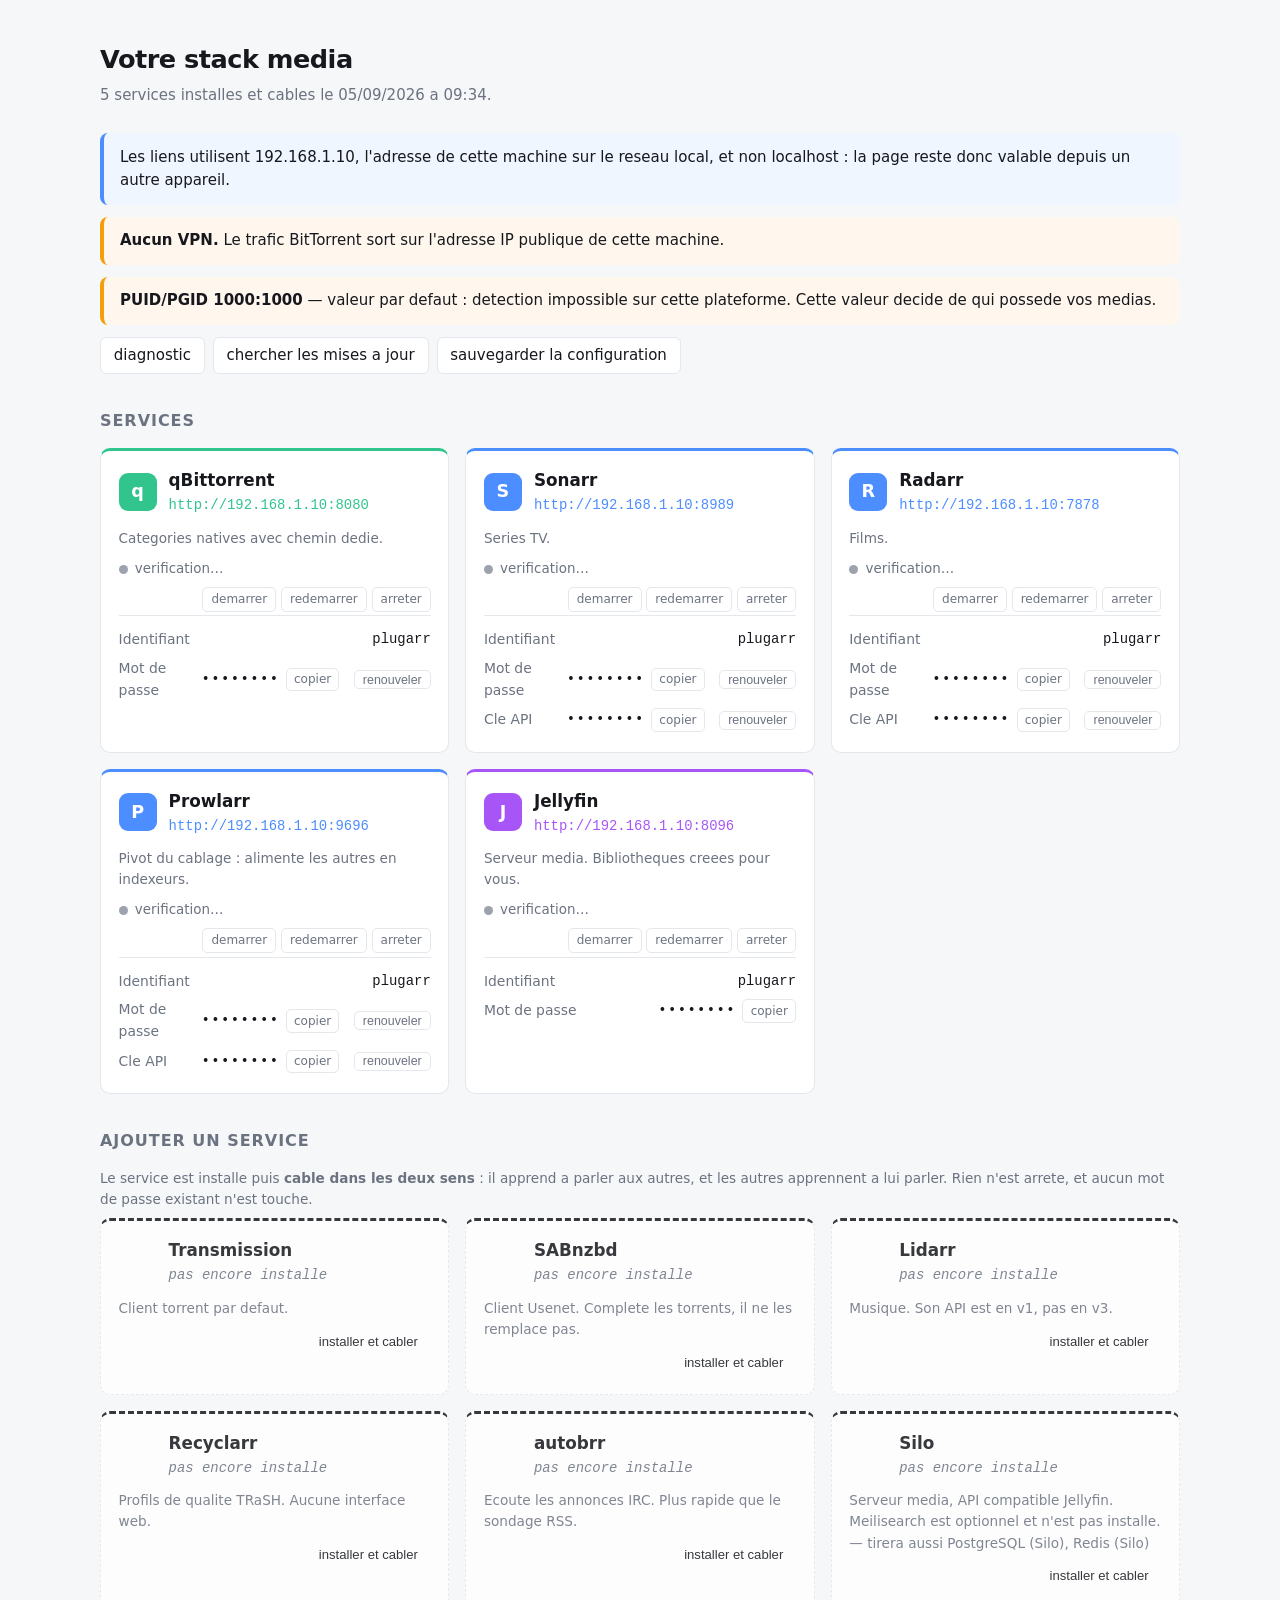
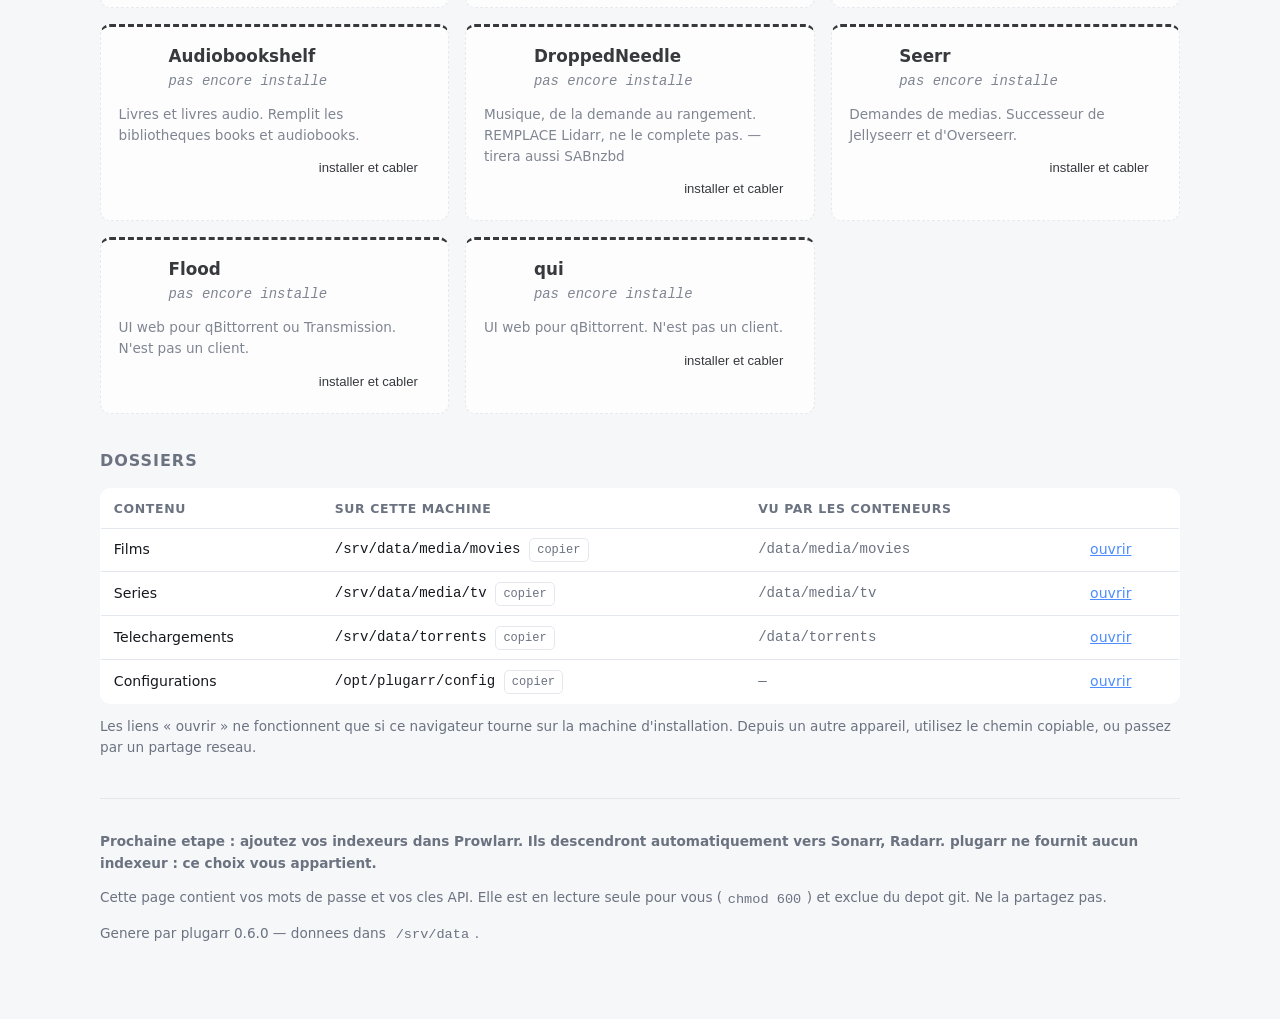
==== commit e6b96cdd: "PlugArr 0.6.0 : une installation ancienne se rattrape en une commande PlugArr savait mettre a jour U" ====
--- a/docs/screenshots/10-administration.html
+++ b/docs/screenshots/10-administration.html
@@ -314,7 +314,7 @@
   <footer>
     <p><strong>Prochaine etape : ajoutez vos indexeurs dans Prowlarr. Ils descendront automatiquement vers Sonarr, Radarr. plugarr ne fournit aucun indexeur : ce choix vous appartient.</strong></p>
     <p>Cette page contient vos mots de passe et vos cles API. Elle est en lecture seule pour vous (<code>chmod 600</code>) et exclue du depot git. Ne la partagez pas.</p>
-    <p>Genere par plugarr 0.5.2 — donnees dans <code>/srv/data</code>.</p>
+    <p>Genere par plugarr 0.6.0 — donnees dans <code>/srv/data</code>.</p>
   </footer>
 </div>
 <script>
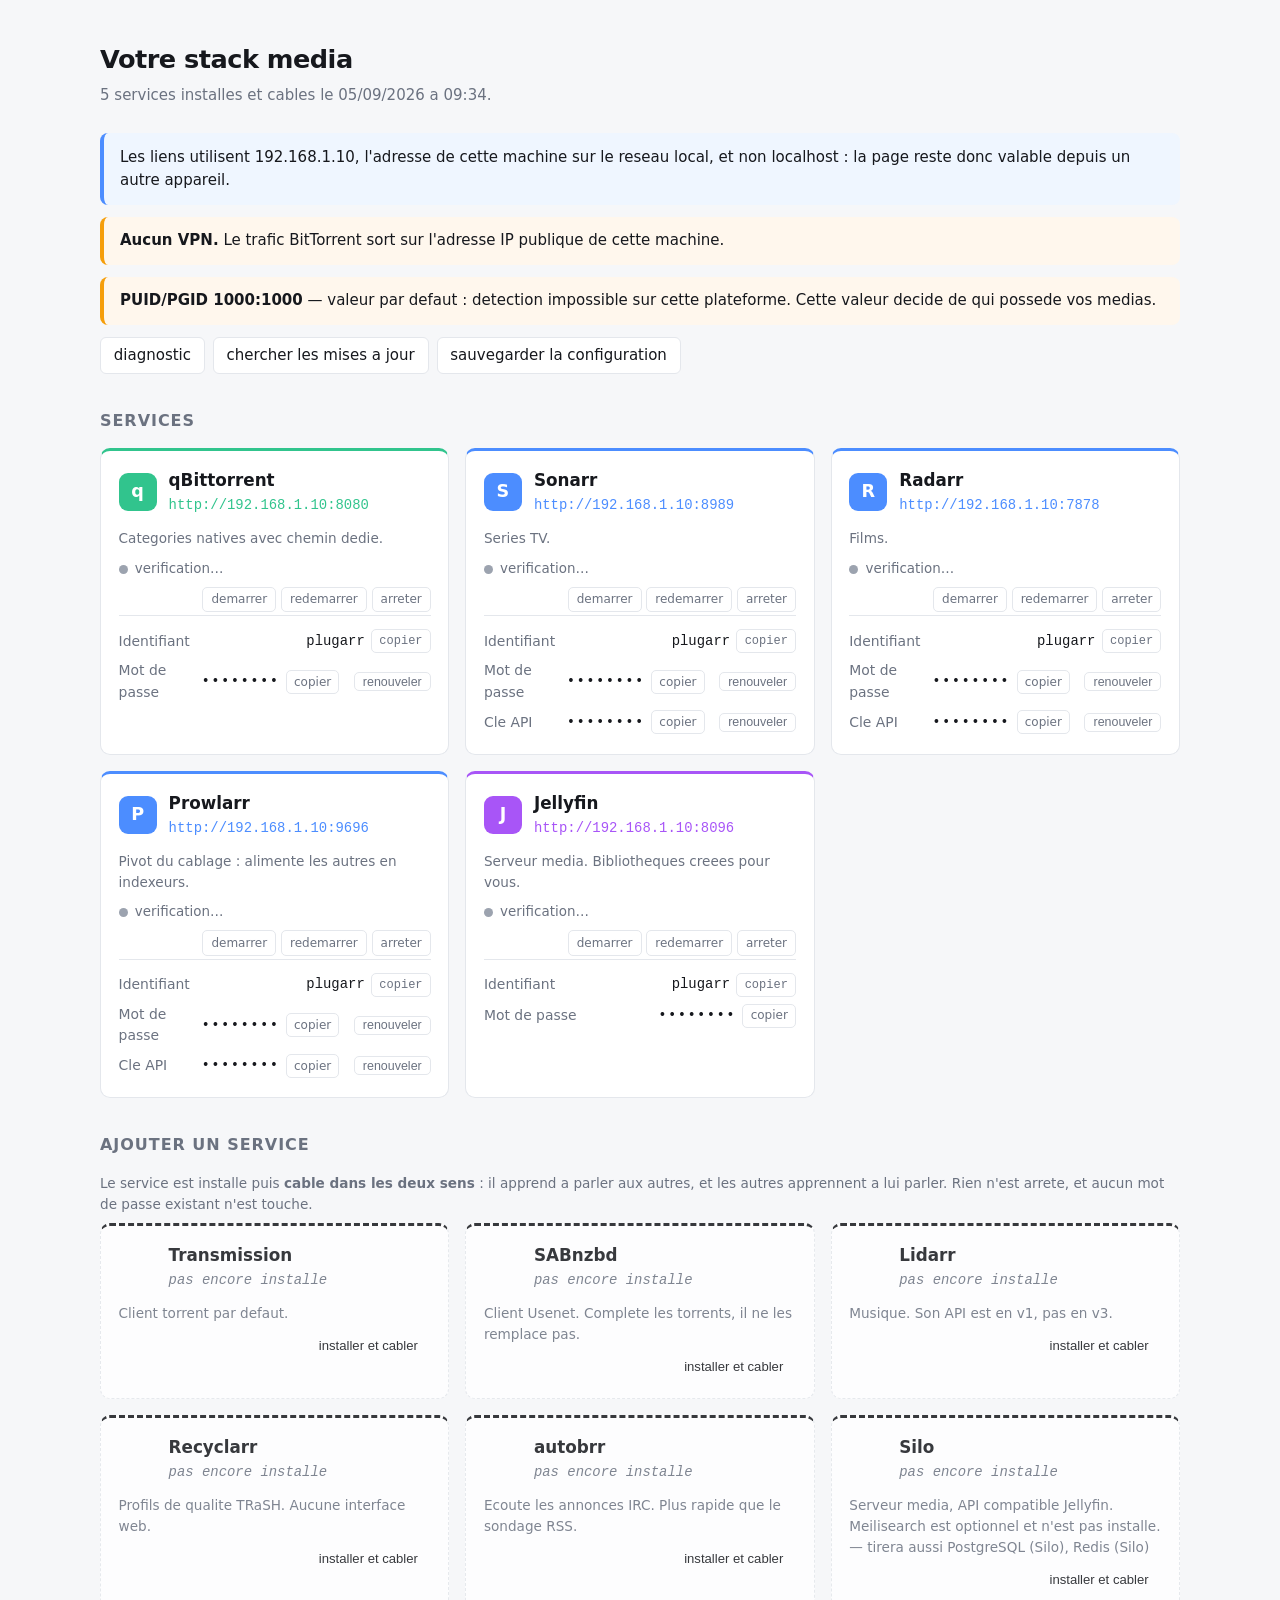
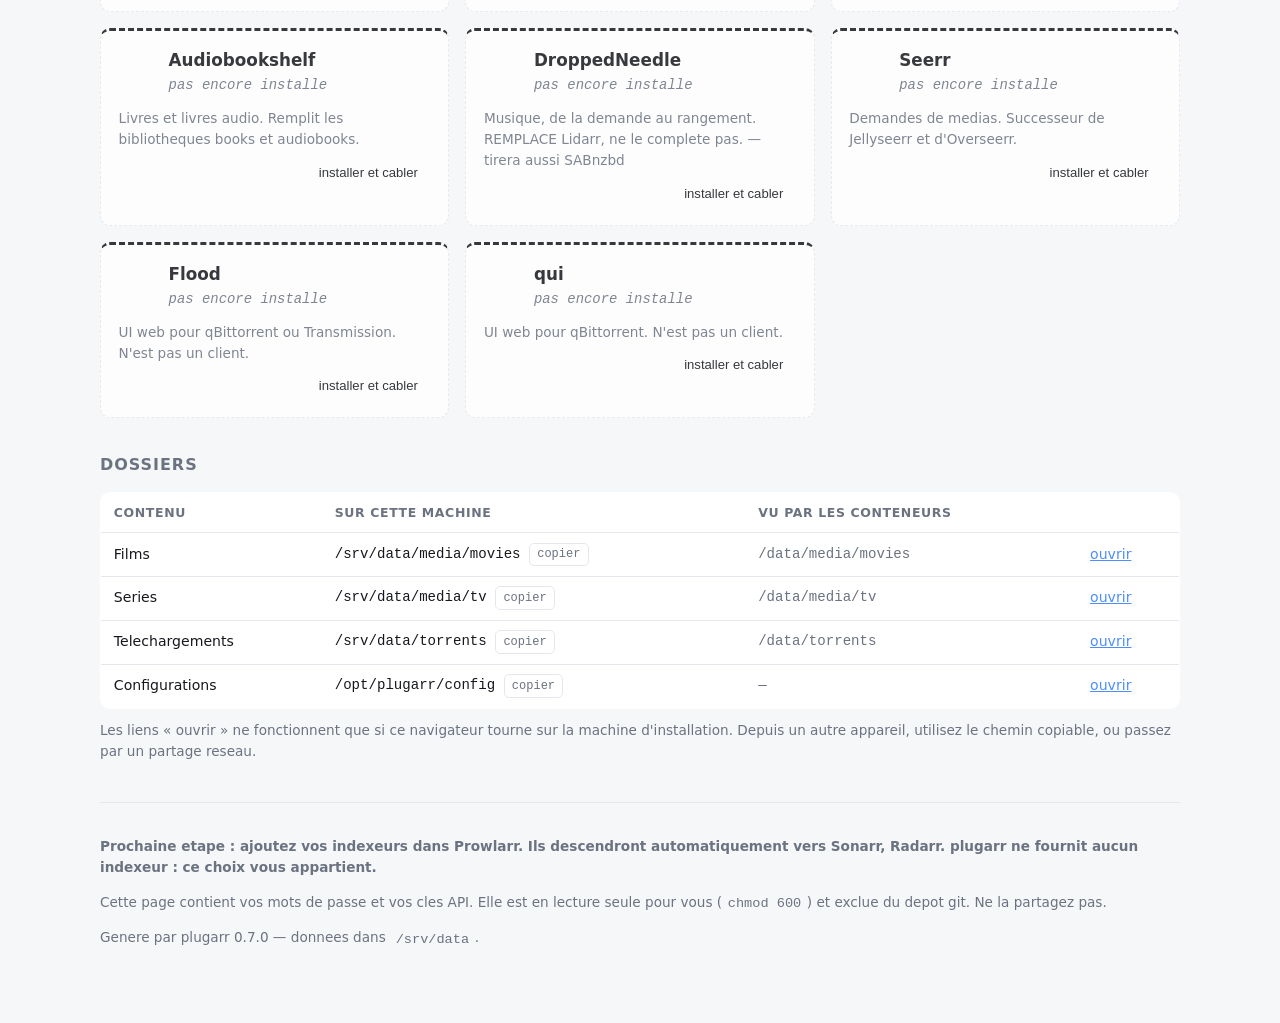
==== commit f5582fc6: "PlugArr 0.7.0 : reinstaller ne perd plus les reglages, VPN compris Demande a l'usage : « quand on in" ====
--- a/docs/screenshots/10-administration.html
+++ b/docs/screenshots/10-administration.html
@@ -161,7 +161,7 @@
             <button class="act danger" data-service="qbittorrent" data-action="stop">arreter</button>
           </span>
         </div>
-        <div class="creds"><div class="row"><span class="k">Identifiant</span><span class="v mono">plugarr</span></div><div class="row"><span class="k">Mot de passe</span><span class="v" data-secret="qbittorrent:password"><span class="secret" data-value="MotDePasseGenere42" title="Cliquer pour afficher le mot de passe"><span class="dots">••••••••</span></span><button class="copy" data-value="MotDePasseGenere42" title="Copier">copier</button><button class="rotate" data-service="qbittorrent" data-what="password" title="Tirer un nouveau mot de passe et recabler">renouveler</button></span></div></div>
+        <div class="creds"><div class="row"><span class="k">Identifiant</span><span class="v mono">plugarr<button class="copy" data-value="plugarr" title="Copier">copier</button></span></div><div class="row"><span class="k">Mot de passe</span><span class="v" data-secret="qbittorrent:password"><span class="secret" data-value="MotDePasseGenere42" title="Cliquer pour afficher le mot de passe"><span class="dots">••••••••</span></span><button class="copy" data-value="MotDePasseGenere42" title="Copier">copier</button><button class="rotate" data-service="qbittorrent" data-what="password" title="Tirer un nouveau mot de passe et recabler">renouveler</button></span></div></div>
       </article>
       <article class="card" style="--accent:#4c8dff">
         <a class="title" href="http://192.168.1.10:8989" target="_blank" rel="noopener"><span class="badge">S</span><span><strong>Sonarr</strong><span class="url">http://192.168.1.10:8989</span></span></a>
@@ -175,7 +175,7 @@
             <button class="act danger" data-service="sonarr" data-action="stop">arreter</button>
           </span>
         </div>
-        <div class="creds"><div class="row"><span class="k">Identifiant</span><span class="v mono">plugarr</span></div><div class="row"><span class="k">Mot de passe</span><span class="v" data-secret="sonarr:password"><span class="secret" data-value="MotDePasseGenere42" title="Cliquer pour afficher le mot de passe"><span class="dots">••••••••</span></span><button class="copy" data-value="MotDePasseGenere42" title="Copier">copier</button><button class="rotate" data-service="sonarr" data-what="password" title="Tirer un nouveau mot de passe et recabler">renouveler</button></span></div><div class="row"><span class="k">Cle API</span><span class="v" data-secret="sonarr:api_key"><span class="secret" data-value="0123456789abcdef0123456789abcdef" title="Cliquer pour afficher la cle API"><span class="dots">••••••••</span></span><button class="copy" data-value="0123456789abcdef0123456789abcdef" title="Copier">copier</button><button class="rotate" data-service="sonarr" data-what="api_key" title="Tirer une nouvelle cle API et recabler">renouveler</button></span></div></div>
+        <div class="creds"><div class="row"><span class="k">Identifiant</span><span class="v mono">plugarr<button class="copy" data-value="plugarr" title="Copier">copier</button></span></div><div class="row"><span class="k">Mot de passe</span><span class="v" data-secret="sonarr:password"><span class="secret" data-value="MotDePasseGenere42" title="Cliquer pour afficher le mot de passe"><span class="dots">••••••••</span></span><button class="copy" data-value="MotDePasseGenere42" title="Copier">copier</button><button class="rotate" data-service="sonarr" data-what="password" title="Tirer un nouveau mot de passe et recabler">renouveler</button></span></div><div class="row"><span class="k">Cle API</span><span class="v" data-secret="sonarr:api_key"><span class="secret" data-value="0123456789abcdef0123456789abcdef" title="Cliquer pour afficher la cle API"><span class="dots">••••••••</span></span><button class="copy" data-value="0123456789abcdef0123456789abcdef" title="Copier">copier</button><button class="rotate" data-service="sonarr" data-what="api_key" title="Tirer une nouvelle cle API et recabler">renouveler</button></span></div></div>
       </article>
       <article class="card" style="--accent:#4c8dff">
         <a class="title" href="http://192.168.1.10:7878" target="_blank" rel="noopener"><span class="badge">R</span><span><strong>Radarr</strong><span class="url">http://192.168.1.10:7878</span></span></a>
@@ -189,7 +189,7 @@
             <button class="act danger" data-service="radarr" data-action="stop">arreter</button>
           </span>
         </div>
-        <div class="creds"><div class="row"><span class="k">Identifiant</span><span class="v mono">plugarr</span></div><div class="row"><span class="k">Mot de passe</span><span class="v" data-secret="radarr:password"><span class="secret" data-value="MotDePasseGenere42" title="Cliquer pour afficher le mot de passe"><span class="dots">••••••••</span></span><button class="copy" data-value="MotDePasseGenere42" title="Copier">copier</button><button class="rotate" data-service="radarr" data-what="password" title="Tirer un nouveau mot de passe et recabler">renouveler</button></span></div><div class="row"><span class="k">Cle API</span><span class="v" data-secret="radarr:api_key"><span class="secret" data-value="0123456789abcdef0123456789abcdef" title="Cliquer pour afficher la cle API"><span class="dots">••••••••</span></span><button class="copy" data-value="0123456789abcdef0123456789abcdef" title="Copier">copier</button><button class="rotate" data-service="radarr" data-what="api_key" title="Tirer une nouvelle cle API et recabler">renouveler</button></span></div></div>
+        <div class="creds"><div class="row"><span class="k">Identifiant</span><span class="v mono">plugarr<button class="copy" data-value="plugarr" title="Copier">copier</button></span></div><div class="row"><span class="k">Mot de passe</span><span class="v" data-secret="radarr:password"><span class="secret" data-value="MotDePasseGenere42" title="Cliquer pour afficher le mot de passe"><span class="dots">••••••••</span></span><button class="copy" data-value="MotDePasseGenere42" title="Copier">copier</button><button class="rotate" data-service="radarr" data-what="password" title="Tirer un nouveau mot de passe et recabler">renouveler</button></span></div><div class="row"><span class="k">Cle API</span><span class="v" data-secret="radarr:api_key"><span class="secret" data-value="0123456789abcdef0123456789abcdef" title="Cliquer pour afficher la cle API"><span class="dots">••••••••</span></span><button class="copy" data-value="0123456789abcdef0123456789abcdef" title="Copier">copier</button><button class="rotate" data-service="radarr" data-what="api_key" title="Tirer une nouvelle cle API et recabler">renouveler</button></span></div></div>
       </article>
       <article class="card" style="--accent:#4c8dff">
         <a class="title" href="http://192.168.1.10:9696" target="_blank" rel="noopener"><span class="badge">P</span><span><strong>Prowlarr</strong><span class="url">http://192.168.1.10:9696</span></span></a>
@@ -203,7 +203,7 @@
             <button class="act danger" data-service="prowlarr" data-action="stop">arreter</button>
           </span>
         </div>
-        <div class="creds"><div class="row"><span class="k">Identifiant</span><span class="v mono">plugarr</span></div><div class="row"><span class="k">Mot de passe</span><span class="v" data-secret="prowlarr:password"><span class="secret" data-value="MotDePasseGenere42" title="Cliquer pour afficher le mot de passe"><span class="dots">••••••••</span></span><button class="copy" data-value="MotDePasseGenere42" title="Copier">copier</button><button class="rotate" data-service="prowlarr" data-what="password" title="Tirer un nouveau mot de passe et recabler">renouveler</button></span></div><div class="row"><span class="k">Cle API</span><span class="v" data-secret="prowlarr:api_key"><span class="secret" data-value="0123456789abcdef0123456789abcdef" title="Cliquer pour afficher la cle API"><span class="dots">••••••••</span></span><button class="copy" data-value="0123456789abcdef0123456789abcdef" title="Copier">copier</button><button class="rotate" data-service="prowlarr" data-what="api_key" title="Tirer une nouvelle cle API et recabler">renouveler</button></span></div></div>
+        <div class="creds"><div class="row"><span class="k">Identifiant</span><span class="v mono">plugarr<button class="copy" data-value="plugarr" title="Copier">copier</button></span></div><div class="row"><span class="k">Mot de passe</span><span class="v" data-secret="prowlarr:password"><span class="secret" data-value="MotDePasseGenere42" title="Cliquer pour afficher le mot de passe"><span class="dots">••••••••</span></span><button class="copy" data-value="MotDePasseGenere42" title="Copier">copier</button><button class="rotate" data-service="prowlarr" data-what="password" title="Tirer un nouveau mot de passe et recabler">renouveler</button></span></div><div class="row"><span class="k">Cle API</span><span class="v" data-secret="prowlarr:api_key"><span class="secret" data-value="0123456789abcdef0123456789abcdef" title="Cliquer pour afficher la cle API"><span class="dots">••••••••</span></span><button class="copy" data-value="0123456789abcdef0123456789abcdef" title="Copier">copier</button><button class="rotate" data-service="prowlarr" data-what="api_key" title="Tirer une nouvelle cle API et recabler">renouveler</button></span></div></div>
       </article>
       <article class="card" style="--accent:#a855f7">
         <a class="title" href="http://192.168.1.10:8096" target="_blank" rel="noopener"><span class="badge">J</span><span><strong>Jellyfin</strong><span class="url">http://192.168.1.10:8096</span></span></a>
@@ -217,7 +217,7 @@
             <button class="act danger" data-service="jellyfin" data-action="stop">arreter</button>
           </span>
         </div>
-        <div class="creds"><div class="row"><span class="k">Identifiant</span><span class="v mono">plugarr</span></div><div class="row"><span class="k">Mot de passe</span><span class="v" data-secret="jellyfin:password"><span class="secret" data-value="MotDePasseGenere42" title="Cliquer pour afficher le mot de passe"><span class="dots">••••••••</span></span><button class="copy" data-value="MotDePasseGenere42" title="Copier">copier</button></span></div></div>
+        <div class="creds"><div class="row"><span class="k">Identifiant</span><span class="v mono">plugarr<button class="copy" data-value="plugarr" title="Copier">copier</button></span></div><div class="row"><span class="k">Mot de passe</span><span class="v" data-secret="jellyfin:password"><span class="secret" data-value="MotDePasseGenere42" title="Cliquer pour afficher le mot de passe"><span class="dots">••••••••</span></span><button class="copy" data-value="MotDePasseGenere42" title="Copier">copier</button></span></div></div>
       </article>
   </div>
 
@@ -314,7 +314,7 @@
   <footer>
     <p><strong>Prochaine etape : ajoutez vos indexeurs dans Prowlarr. Ils descendront automatiquement vers Sonarr, Radarr. plugarr ne fournit aucun indexeur : ce choix vous appartient.</strong></p>
     <p>Cette page contient vos mots de passe et vos cles API. Elle est en lecture seule pour vous (<code>chmod 600</code>) et exclue du depot git. Ne la partagez pas.</p>
-    <p>Genere par plugarr 0.6.0 — donnees dans <code>/srv/data</code>.</p>
+    <p>Genere par plugarr 0.7.0 — donnees dans <code>/srv/data</code>.</p>
   </footer>
 </div>
 <script>
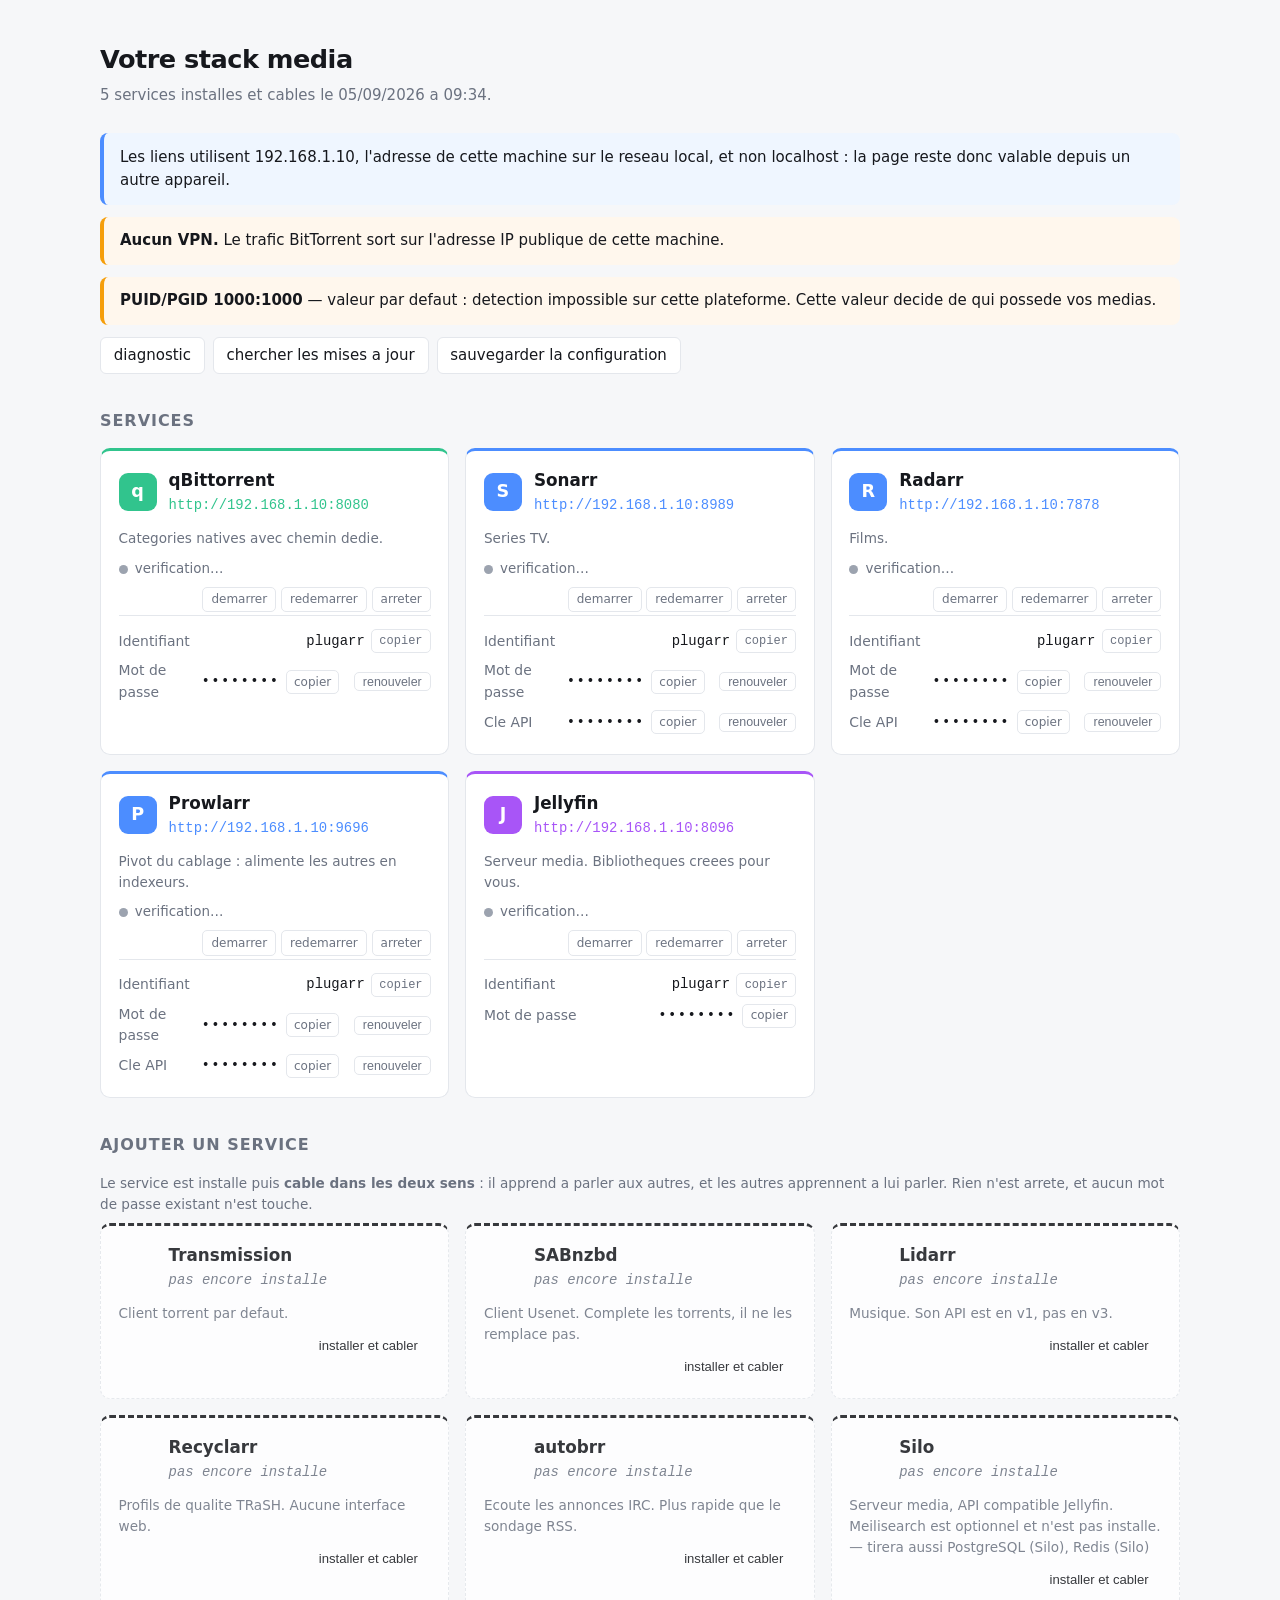
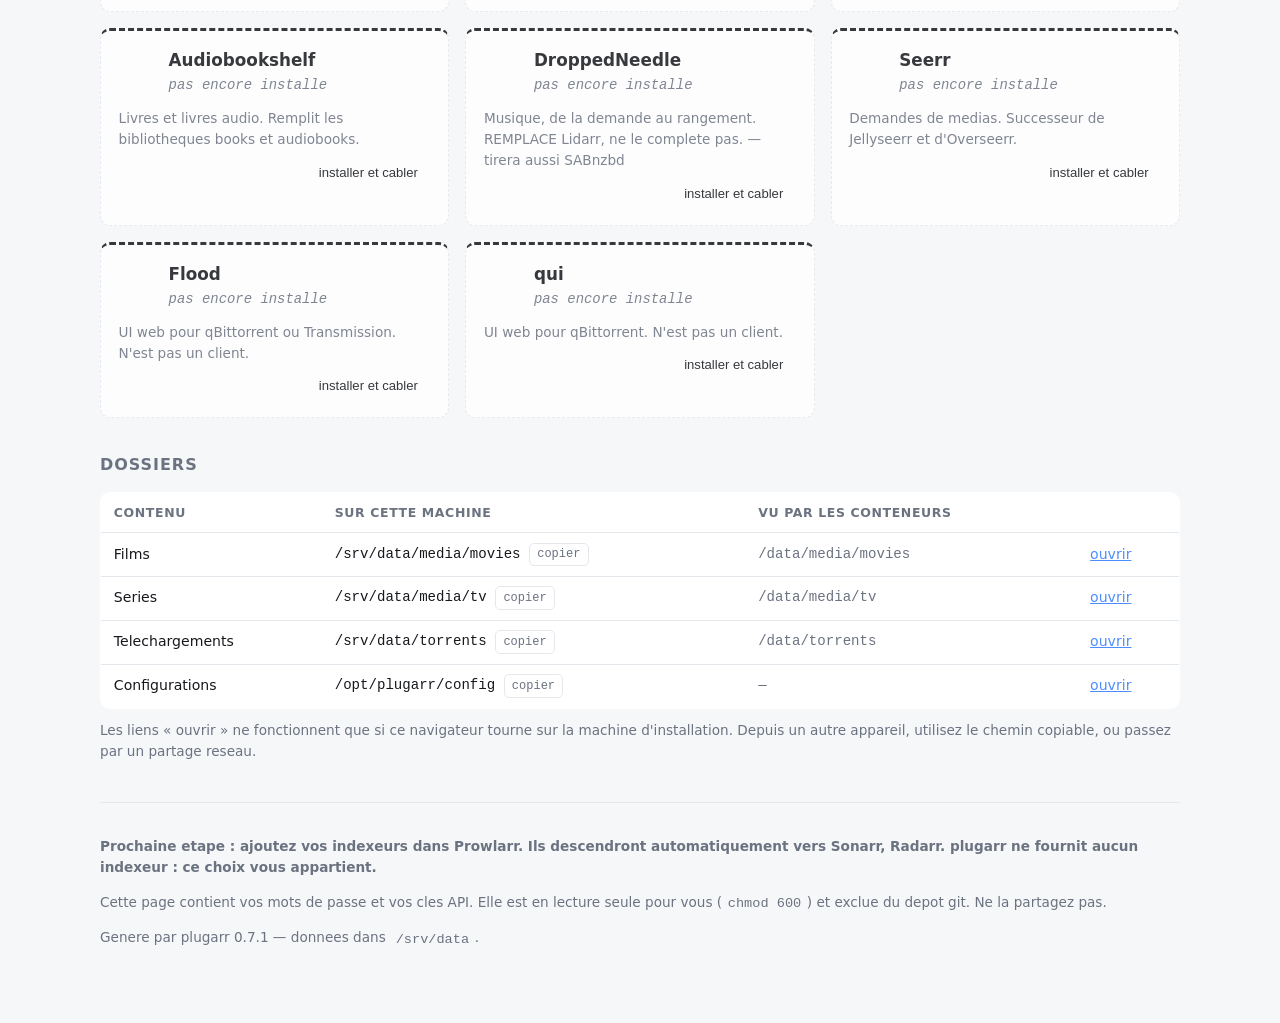
==== commit f9f416bd: "PlugArr 0.7.1 : elle ne savait pas qu'une version plus recente existait Signale a l'usage : « je vie" ====
--- a/docs/screenshots/10-administration.html
+++ b/docs/screenshots/10-administration.html
@@ -314,7 +314,7 @@
   <footer>
     <p><strong>Prochaine etape : ajoutez vos indexeurs dans Prowlarr. Ils descendront automatiquement vers Sonarr, Radarr. plugarr ne fournit aucun indexeur : ce choix vous appartient.</strong></p>
     <p>Cette page contient vos mots de passe et vos cles API. Elle est en lecture seule pour vous (<code>chmod 600</code>) et exclue du depot git. Ne la partagez pas.</p>
-    <p>Genere par plugarr 0.7.0 — donnees dans <code>/srv/data</code>.</p>
+    <p>Genere par plugarr 0.7.1 — donnees dans <code>/srv/data</code>.</p>
   </footer>
 </div>
 <script>
@@ -557,9 +557,23 @@
           peindreMaj(liste);
           var n = liste.filter(function (s) { return s.available; }).length;
           var soucis = liste.filter(function (s) { return (s.problems || []).length; }).length;
-          etat.textContent = (n ? n + ' mise(s) a jour disponible(s)' : 'tout est a jour')
+          // PlugArr lui-meme. Le bouton ne regardait que les images des
+          // services : on pouvait tout avoir a jour sauf l'outil qui le dit.
+          var moi = d.plugarr || {};
+          var mien = moi.available
+            ? 'PlugArr ' + moi.latest + ' disponible (vous avez la ' + moi.current + '). '
+            : '';
+          etat.textContent = mien
+            + (n ? n + ' mise(s) a jour disponible(s)' : 'tout est a jour')
             + (soucis ? ', ' + soucis + ' service(s) non verifiable(s)' : '')
             + ' — ' + heure();
+          if (moi.available && moi.url) {
+            etat.innerHTML = etat.textContent.replace(
+              'PlugArr ' + moi.latest,
+              '<a href="' + moi.url + '" target="_blank" rel="noopener">PlugArr '
+                + moi.latest + '</a>'
+            );
+          }
         })
         .catch(function () { etat.textContent = 'serveur injoignable'; })
         .then(function () { btnMaj.disabled = false; });
